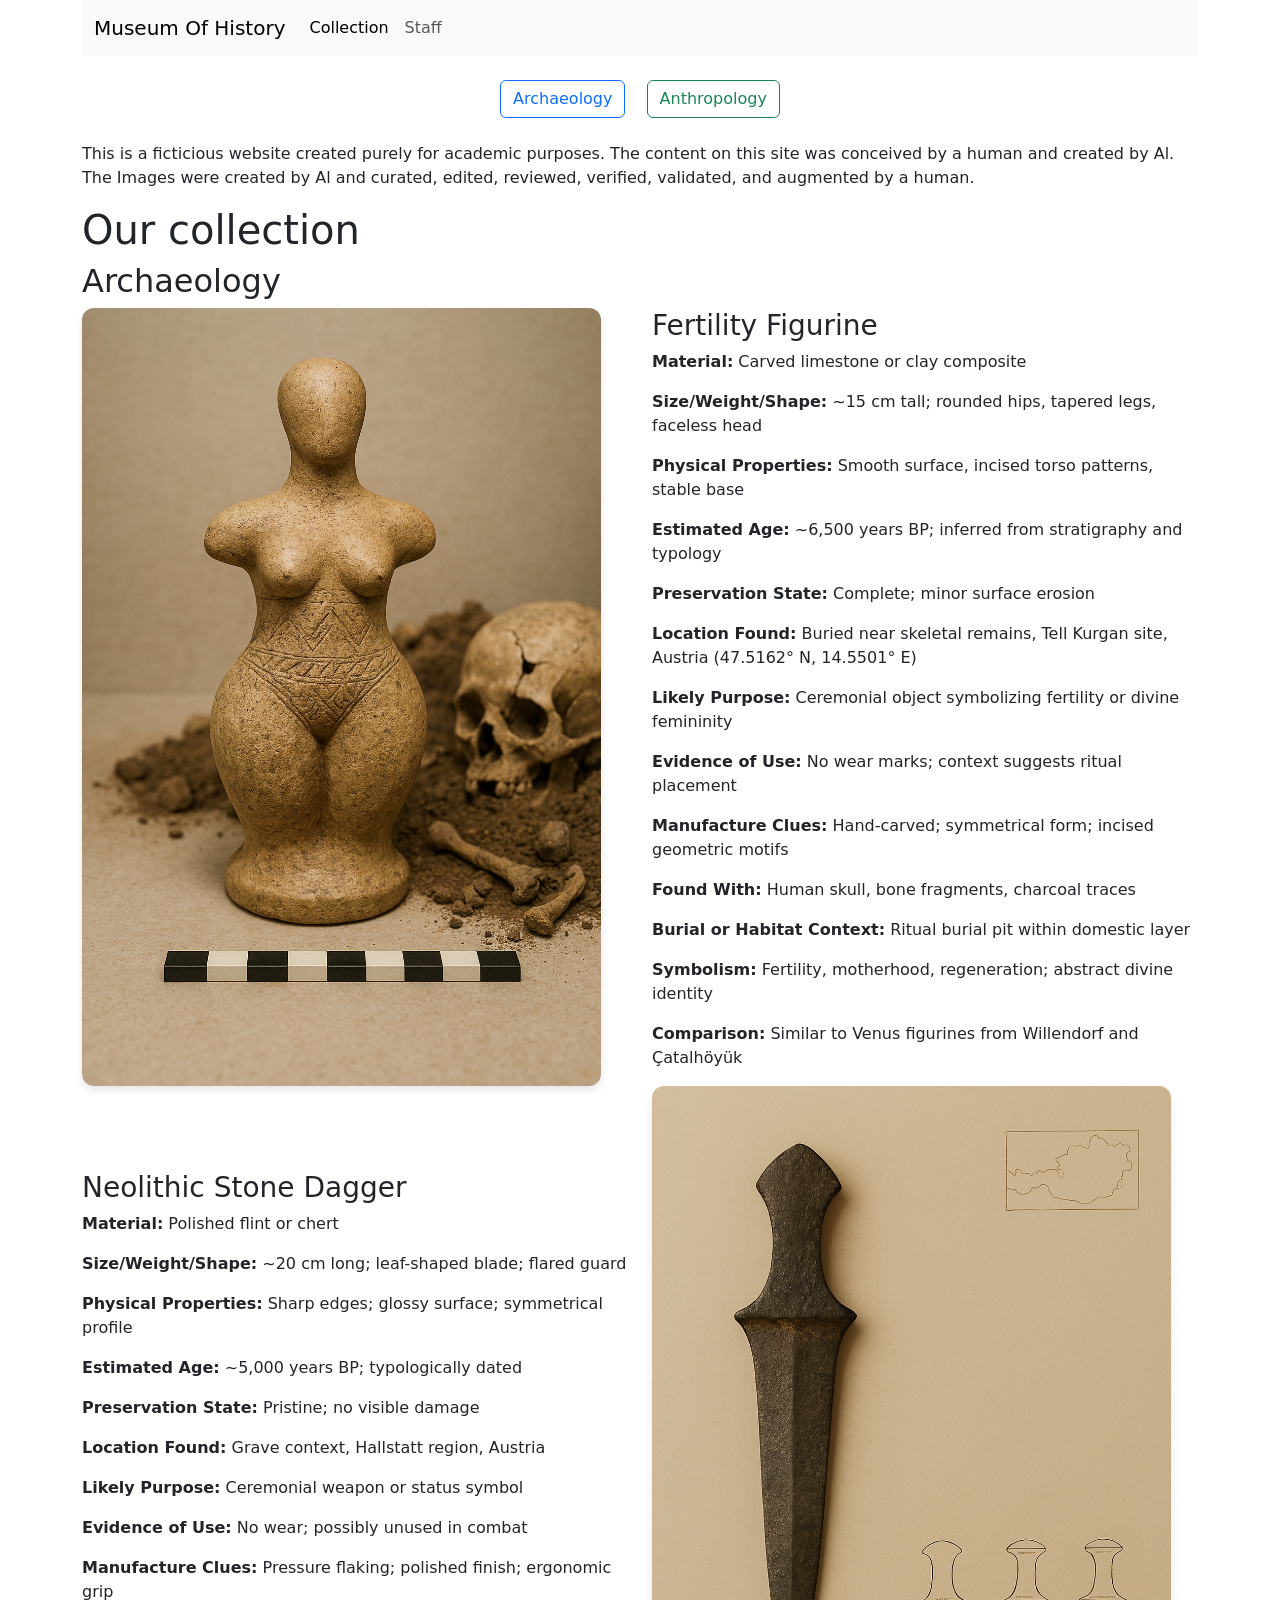
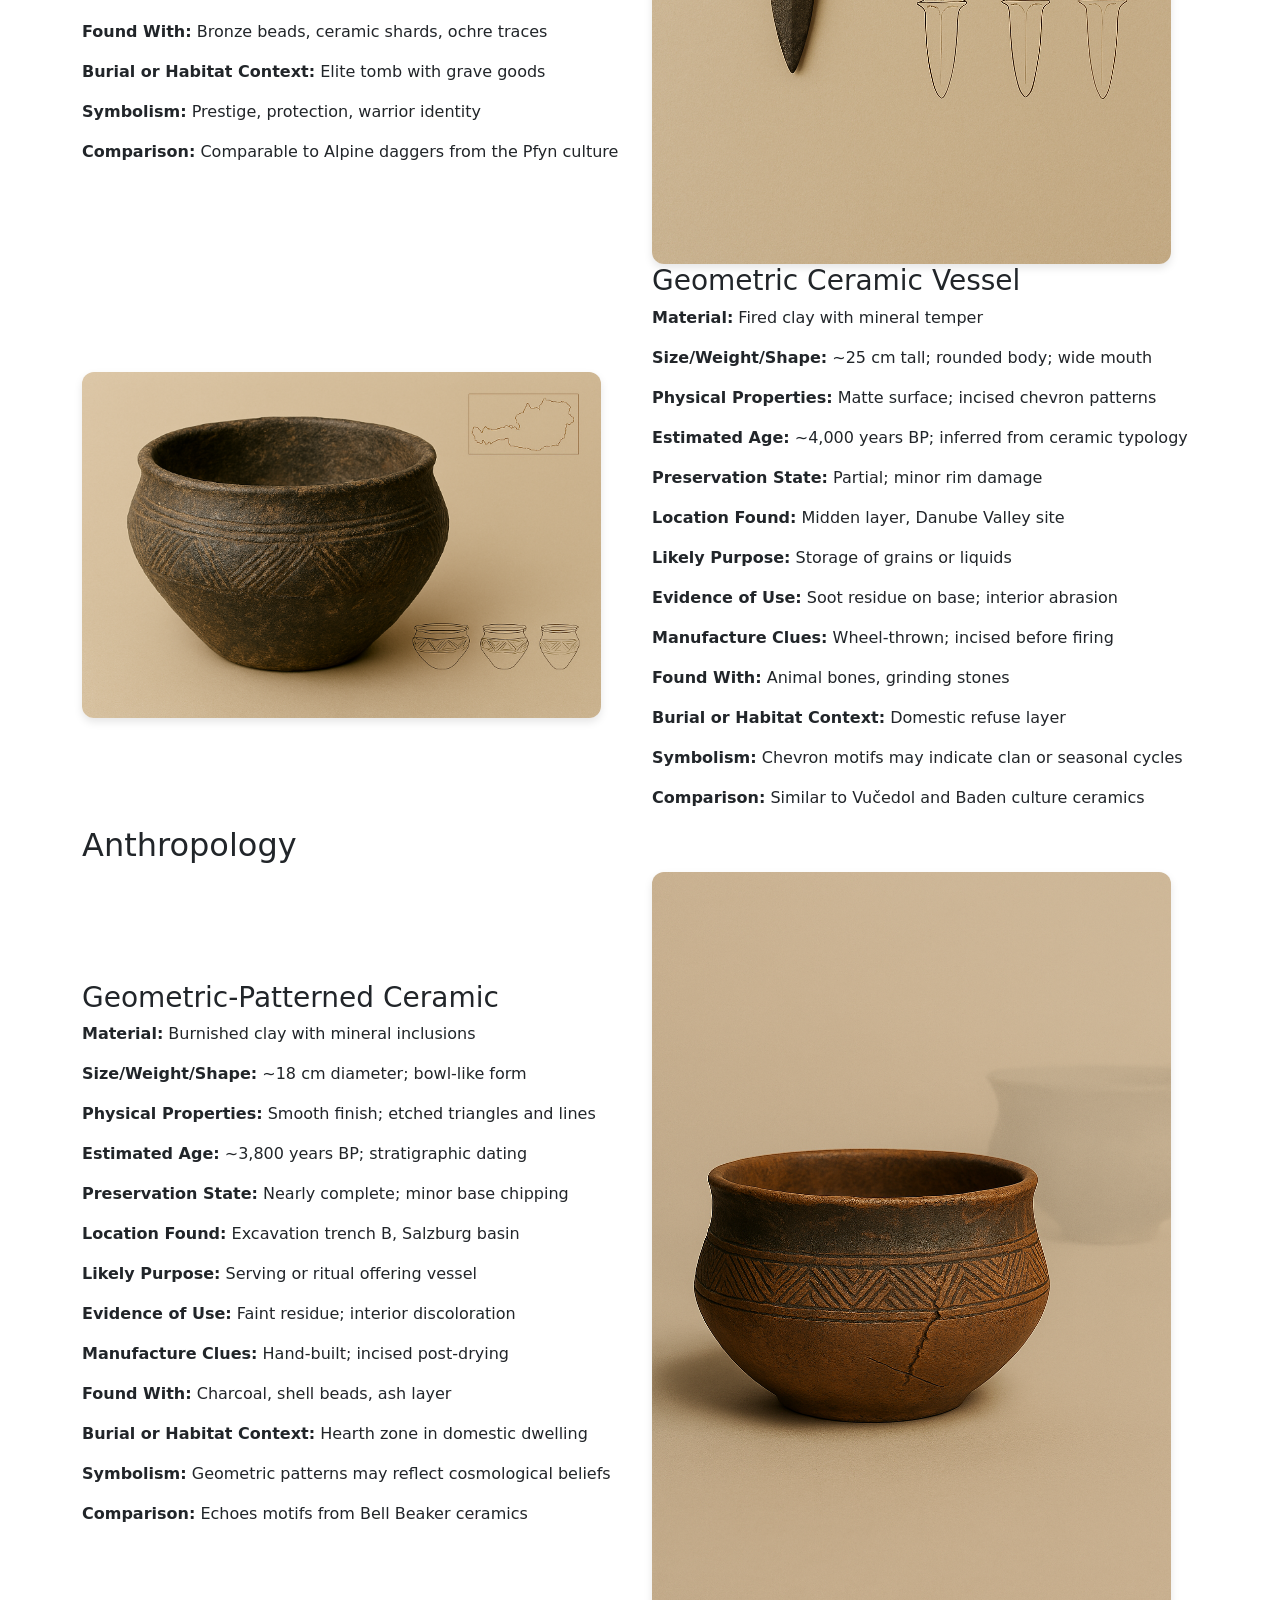
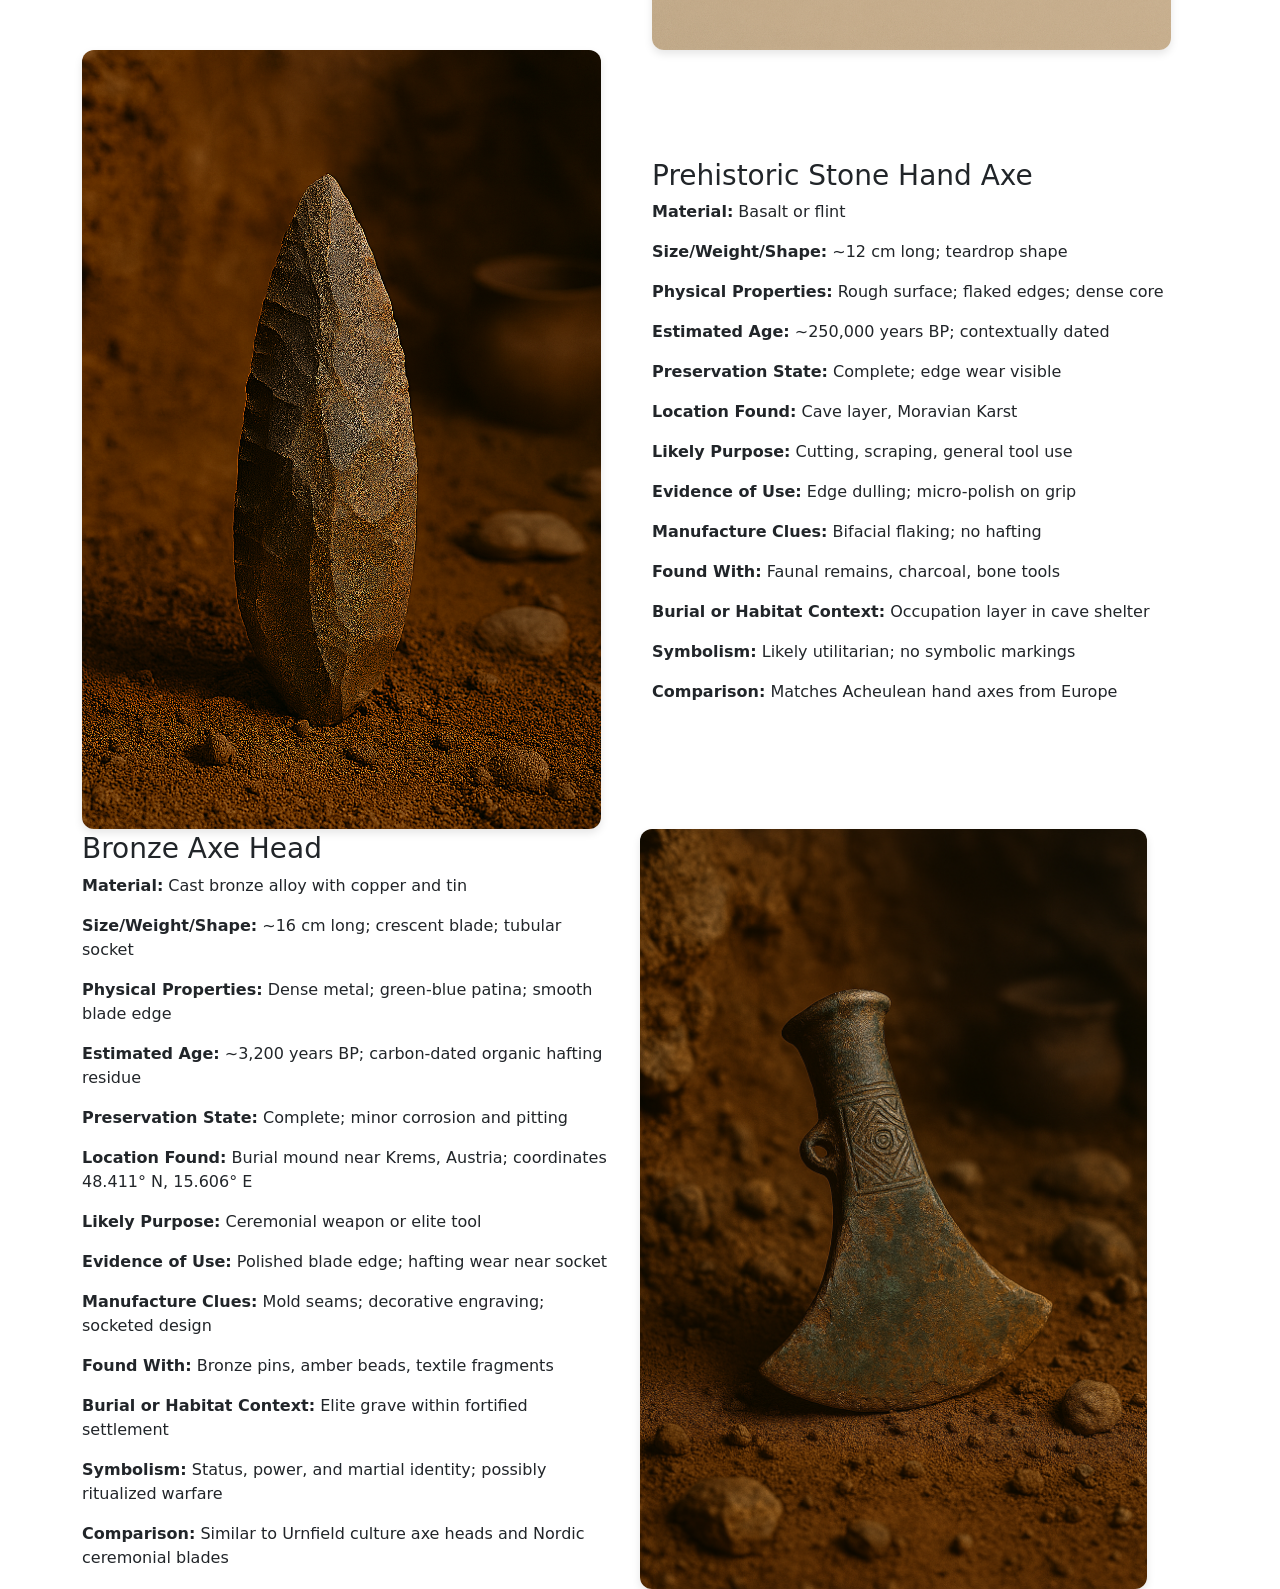
==== collections.html @ 14341c19 "Adding collections" ====
<!DOCTYPE html>
<html lang="en">
<head>
  <meta charset="UTF-8">
  <title>Museum Personas</title>
  <link href="https://cdn.jsdelivr.net/npm/bootstrap@5.3.7/dist/css/bootstrap.min.css" rel="stylesheet">
  <style>
    .photo-img {
      max-width: 95%;
      border-radius: 12px;
      box-shadow: 0 4px 8px rgba(0,0,0,0.1);
    }
  </style>
  
</head>
<body>

<div class="container">
  <nav class="navbar navbar-expand-lg navbar-light bg-light mb-4">
  <div class="container-fluid">
    <a class="navbar-brand" href="#">Museum Of History</a>
    <button class="navbar-toggler" type="button" data-bs-toggle="collapse" data-bs-target="#museumNavbar" aria-controls="museumNavbar" aria-expanded="false" aria-label="Toggle navigation">
      <span class="navbar-toggler-icon"></span>
    </button>
    
    <div class="collapse navbar-collapse" id="museumNavbar">
      <ul class="navbar-nav me-auto mb-2 mb-lg-0">
        <li class="nav-item">
          <a class="nav-link active" href="./collections.html">Collection</a>
        </li>
        <li class="nav-item">
          <a class="nav-link" href="./personas.html">Staff</a>
        </li>
      </ul>
    </div>
  </div>
</nav>
<div class="text-center mb-4">
  <a href="#archaeology" class="btn btn-outline-primary mx-2">Archaeology</a>
  <a href="#anthropology" class="btn btn-outline-success mx-2">Anthropology</a>
</div>

<div class="row align-items-center">
    <div class="col-md-12">
        <p>This is a ficticious website created purely for academic purposes. The content on this site was conceived by a human and created by Al. The Images were created by Al and curated, edited, reviewed, verified, validated, and augmented by a human.</p>
    </div>
  </div>


  <h1 class="section-title"> Our collection</h1>

 <h2 class="section-title" id="archaeology"> Archaeology</h2>

<!-- Fertility Figurine -->
<div class="row bio-section align-items-center">
  <div class="col-md-6">
    <img src="images/collections/fertility-figurine.png" alt="Fertility Figurine" class="photo-img">
  </div>
  <div class="col-md-6">
    <div class="bio-card">
      <h3>Fertility Figurine</h3>
      <p><strong>Material:</strong> Carved limestone or clay composite</p>
      <p><strong>Size/Weight/Shape:</strong> ~15 cm tall; rounded hips, tapered legs, faceless head</p>
      <p><strong>Physical Properties:</strong> Smooth surface, incised torso patterns, stable base</p>
      <p><strong>Estimated Age:</strong> ~6,500 years BP; inferred from stratigraphy and typology</p>
      <p><strong>Preservation State:</strong> Complete; minor surface erosion</p>
      <p><strong>Location Found:</strong> Buried near skeletal remains, Tell Kurgan site, Austria (47.5162° N, 14.5501° E)</p>
      <p><strong>Likely Purpose:</strong> Ceremonial object symbolizing fertility or divine femininity</p>
      <p><strong>Evidence of Use:</strong> No wear marks; context suggests ritual placement</p>
      <p><strong>Manufacture Clues:</strong> Hand-carved; symmetrical form; incised geometric motifs</p>
      <p><strong>Found With:</strong> Human skull, bone fragments, charcoal traces</p>
      <p><strong>Burial or Habitat Context:</strong> Ritual burial pit within domestic layer</p>
      <p><strong>Symbolism:</strong> Fertility, motherhood, regeneration; abstract divine identity</p>
      <p><strong>Comparison:</strong> Similar to Venus figurines from Willendorf and Çatalhöyük</p>
    </div>
  </div>
</div>

<!-- Neolithic Stone Dagger -->
<div class="row bio-section align-items-center flex-md-row-reverse">
  <div class="col-md-6">
    <img src="images/collections/stone-dagger.png" alt="Neolithic Stone Dagger" class="photo-img">
  </div>
  <div class="col-md-6">
    <div class="bio-card">
      <h3>Neolithic Stone Dagger</h3>
      <p><strong>Material:</strong> Polished flint or chert</p>
      <p><strong>Size/Weight/Shape:</strong> ~20 cm long; leaf-shaped blade; flared guard</p>
      <p><strong>Physical Properties:</strong> Sharp edges; glossy surface; symmetrical profile</p>
      <p><strong>Estimated Age:</strong> ~5,000 years BP; typologically dated</p>
      <p><strong>Preservation State:</strong> Pristine; no visible damage</p>
      <p><strong>Location Found:</strong> Grave context, Hallstatt region, Austria</p>
      <p><strong>Likely Purpose:</strong> Ceremonial weapon or status symbol</p>
      <p><strong>Evidence of Use:</strong> No wear; possibly unused in combat</p>
      <p><strong>Manufacture Clues:</strong> Pressure flaking; polished finish; ergonomic grip</p>
      <p><strong>Found With:</strong> Bronze beads, ceramic shards, ochre traces</p>
      <p><strong>Burial or Habitat Context:</strong> Elite tomb with grave goods</p>
      <p><strong>Symbolism:</strong> Prestige, protection, warrior identity</p>
      <p><strong>Comparison:</strong> Comparable to Alpine daggers from the Pfyn culture</p>
    </div>
  </div>
</div>

<!-- Geometric Ceramic Vessel -->
<div class="row bio-section align-items-center">
  <div class="col-md-6">
    <img src="images/collections/ceramic-vessel.png" alt="Geometric Ceramic Vessel" class="photo-img">
  </div>
  <div class="col-md-6">
    <div class="bio-card">
      <h3>Geometric Ceramic Vessel</h3>
      <p><strong>Material:</strong> Fired clay with mineral temper</p>
      <p><strong>Size/Weight/Shape:</strong> ~25 cm tall; rounded body; wide mouth</p>
      <p><strong>Physical Properties:</strong> Matte surface; incised chevron patterns</p>
      <p><strong>Estimated Age:</strong> ~4,000 years BP; inferred from ceramic typology</p>
      <p><strong>Preservation State:</strong> Partial; minor rim damage</p>
      <p><strong>Location Found:</strong> Midden layer, Danube Valley site</p>
      <p><strong>Likely Purpose:</strong> Storage of grains or liquids</p>
      <p><strong>Evidence of Use:</strong> Soot residue on base; interior abrasion</p>
      <p><strong>Manufacture Clues:</strong> Wheel-thrown; incised before firing</p>
      <p><strong>Found With:</strong> Animal bones, grinding stones</p>
      <p><strong>Burial or Habitat Context:</strong> Domestic refuse layer</p>
      <p><strong>Symbolism:</strong> Chevron motifs may indicate clan or seasonal cycles</p>
      <p><strong>Comparison:</strong> Similar to Vučedol and Baden culture ceramics</p>
    </div>
  </div>
</div>

<h2 class="section-title" id="anthropology"> Anthropology</h2>

<!-- Geometric-Patterned Ceramic -->
<div class="row bio-section align-items-center flex-md-row-reverse">
  <div class="col-md-6">
    <img src="images/collections/patterned-ceramic.png" alt="Geometric-Patterned Ceramic" class="photo-img">
  </div>
  <div class="col-md-6">
    <div class="bio-card">
      <h3>Geometric-Patterned Ceramic</h3>
      <p><strong>Material:</strong> Burnished clay with mineral inclusions</p>
      <p><strong>Size/Weight/Shape:</strong> ~18 cm diameter; bowl-like form</p>
      <p><strong>Physical Properties:</strong> Smooth finish; etched triangles and lines</p>
      <p><strong>Estimated Age:</strong> ~3,800 years BP; stratigraphic dating</p>
      <p><strong>Preservation State:</strong> Nearly complete; minor base chipping</p>
      <p><strong>Location Found:</strong> Excavation trench B, Salzburg basin</p>
      <p><strong>Likely Purpose:</strong> Serving or ritual offering vessel</p>
      <p><strong>Evidence of Use:</strong> Faint residue; interior discoloration</p>
      <p><strong>Manufacture Clues:</strong> Hand-built; incised post-drying</p>
      <p><strong>Found With:</strong> Charcoal, shell beads, ash layer</p>
      <p><strong>Burial or Habitat Context:</strong> Hearth zone in domestic dwelling</p>
      <p><strong>Symbolism:</strong> Geometric patterns may reflect cosmological beliefs</p>
      <p><strong>Comparison:</strong> Echoes motifs from Bell Beaker ceramics</p>
    </div>
  </div>
</div>

<!-- Prehistoric Stone Hand Axe -->
<div class="row bio-section align-items-center">
  <div class="col-md-6">
    <img src="images/collections/stone-hand-axe.png" alt="Prehistoric Stone Hand Axe" class="photo-img">
  </div>
  <div class="col-md-6">
    <div class="bio-card">
      <h3>Prehistoric Stone Hand Axe</h3>
      <p><strong>Material:</strong> Basalt or flint</p>
      <p><strong>Size/Weight/Shape:</strong> ~12 cm long; teardrop shape</p>
      <p><strong>Physical Properties:</strong> Rough surface; flaked edges; dense core</p>
      <p><strong>Estimated Age:</strong> ~250,000 years BP; contextually dated</p>
      <p><strong>Preservation State:</strong> Complete; edge wear visible</p>
      <p><strong>Location Found:</strong> Cave layer, Moravian Karst</p>
      <p><strong>Likely Purpose:</strong> Cutting, scraping, general tool use</p>
      <p><strong>Evidence of Use:</strong> Edge dulling; micro-polish on grip</p>
      <p><strong>Manufacture Clues:</strong> Bifacial flaking; no hafting</p>
      <p><strong>Found With:</strong> Faunal remains, charcoal, bone tools</p>
      <p><strong>Burial or Habitat Context:</strong> Occupation layer in cave shelter</p>
      <p><strong>Symbolism:</strong> Likely utilitarian; no symbolic markings</p>
      <p><strong>Comparison:</strong> Matches Acheulean hand axes from Europe</p>
    </div>
  </div>

  <!-- Bronze Axe Head -->
<div class="row bio-section align-items-center flex-md-row-reverse">
  <div class="col-md-6">
    <img src="images/collections/bronze-axe-head.png" alt="Bronze Axe Head" class="photo-img">
  </div>
  <div class="col-md-6">
    <div class="bio-card">
      <h3>Bronze Axe Head</h3>
      <p><strong>Material:</strong> Cast bronze alloy with copper and tin</p>
      <p><strong>Size/Weight/Shape:</strong> ~16 cm long; crescent blade; tubular socket</p>
      <p><strong>Physical Properties:</strong> Dense metal; green-blue patina; smooth blade edge</p>
      <p><strong>Estimated Age:</strong> ~3,200 years BP; carbon-dated organic hafting residue</p>
      <p><strong>Preservation State:</strong> Complete; minor corrosion and pitting</p>
      <p><strong>Location Found:</strong> Burial mound near Krems, Austria; coordinates 48.411° N, 15.606° E</p>
      <p><strong>Likely Purpose:</strong> Ceremonial weapon or elite tool</p>
      <p><strong>Evidence of Use:</strong> Polished blade edge; hafting wear near socket</p>
      <p><strong>Manufacture Clues:</strong> Mold seams; decorative engraving; socketed design</p>
      <p><strong>Found With:</strong> Bronze pins, amber beads, textile fragments</p>
      <p><strong>Burial or Habitat Context:</strong> Elite grave within fortified settlement</p>
      <p><strong>Symbolism:</strong> Status, power, and martial identity; possibly ritualized warfare</p>
      <p><strong>Comparison:</strong> Similar to Urnfield culture axe heads and Nordic ceremonial blades</p>
    </div>
  </div>
</div>
</div>
</body>
</html>
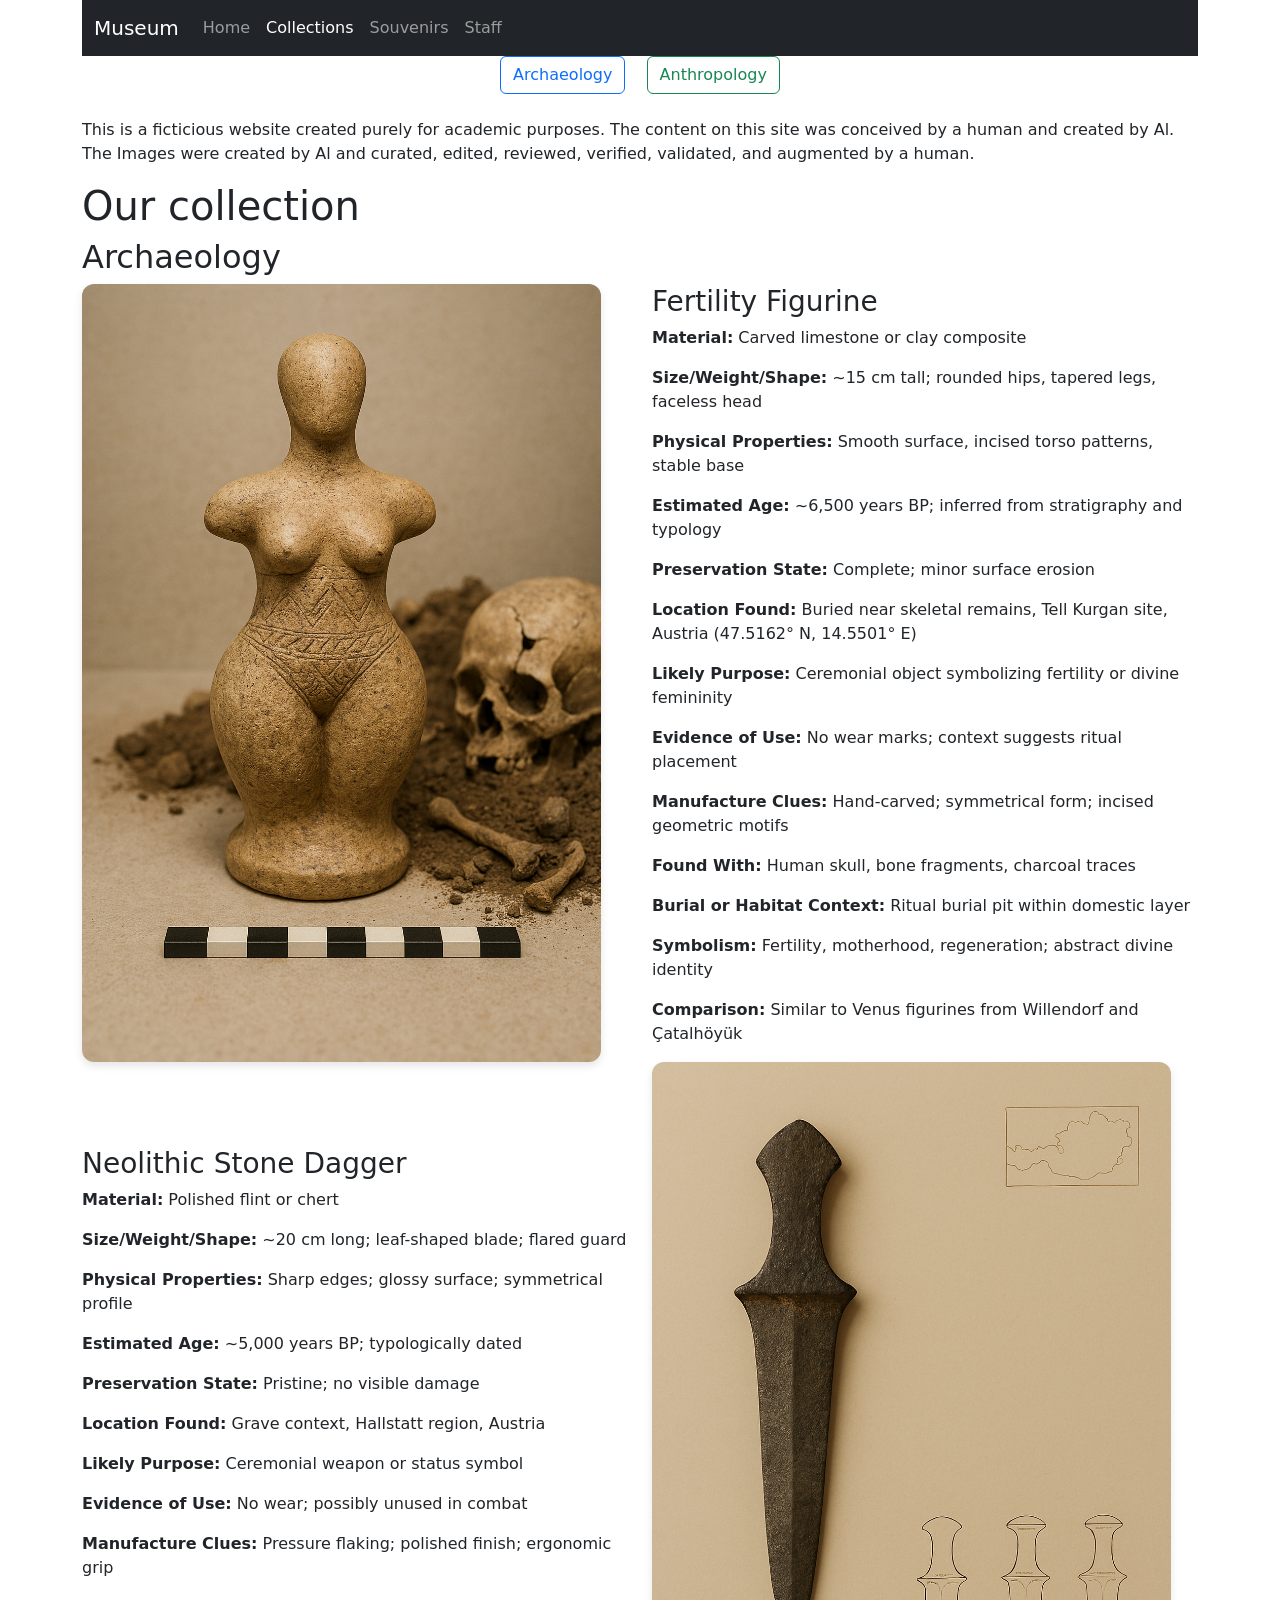
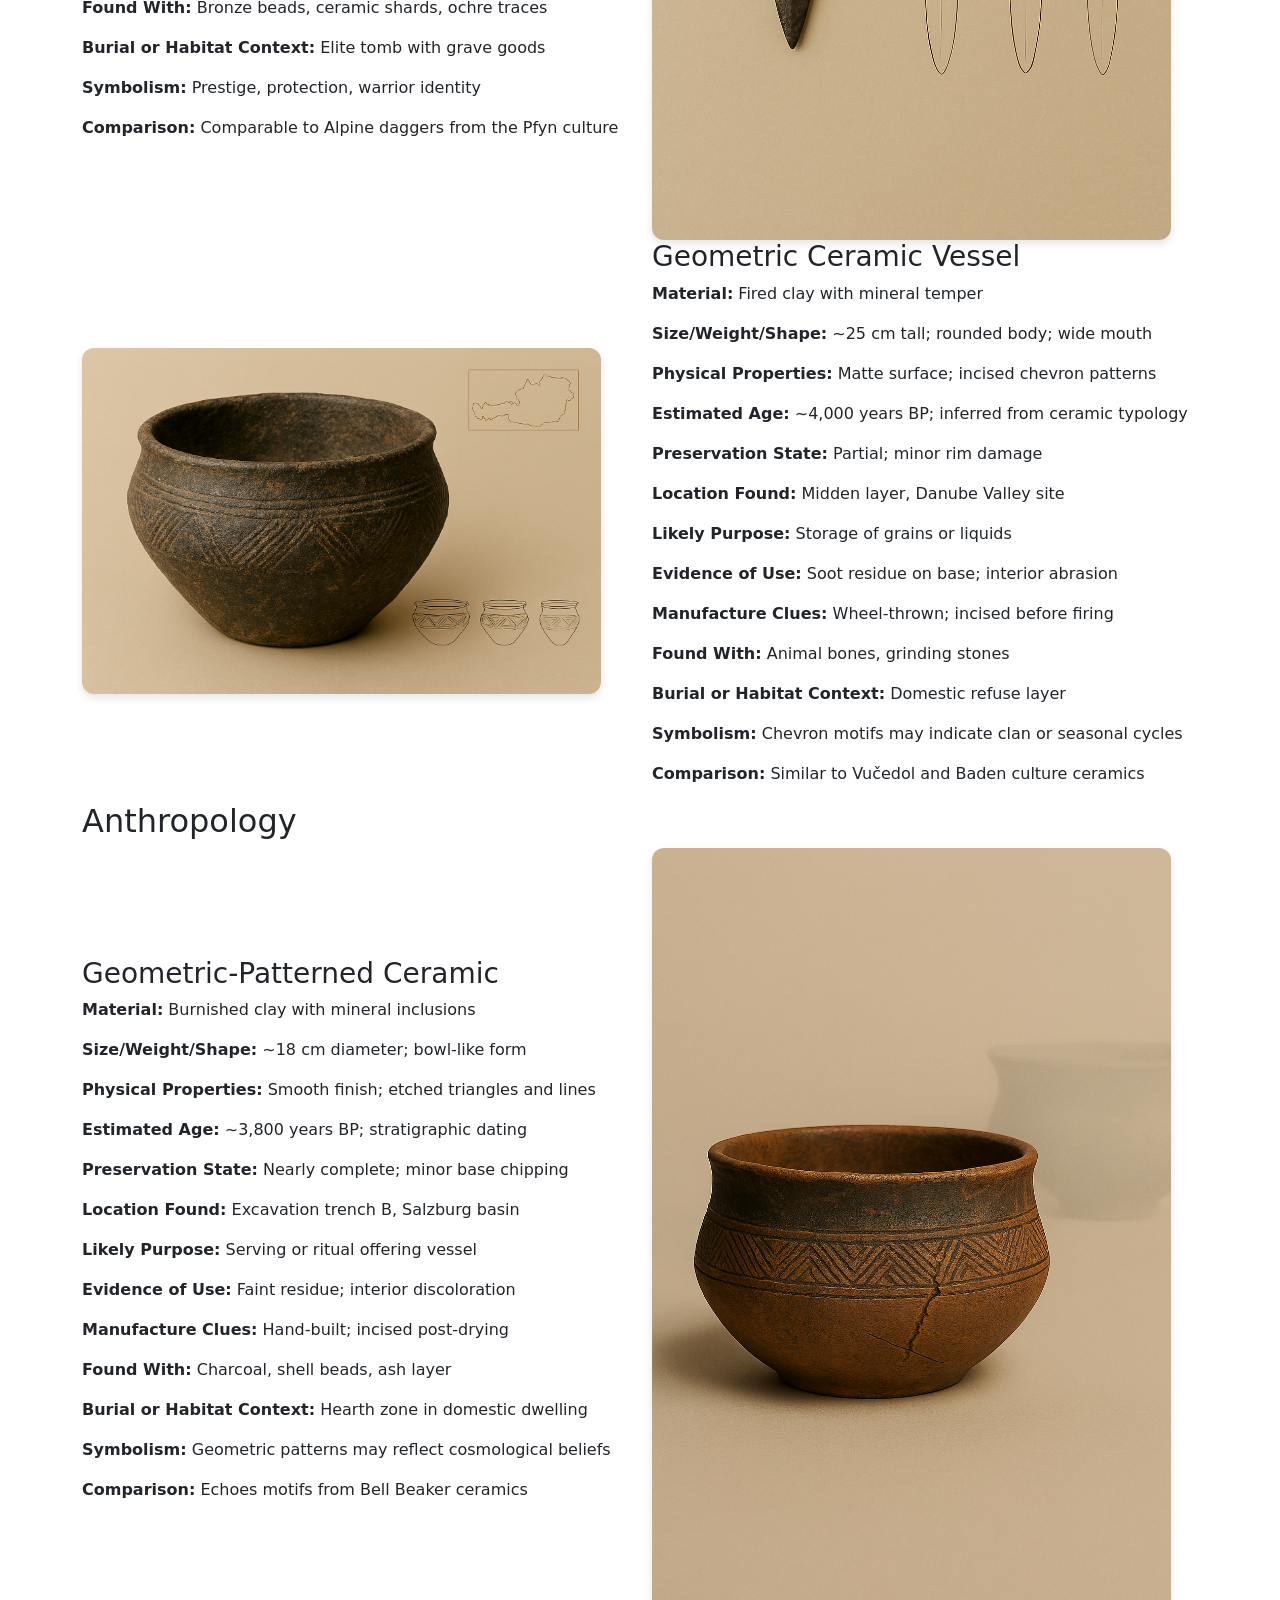
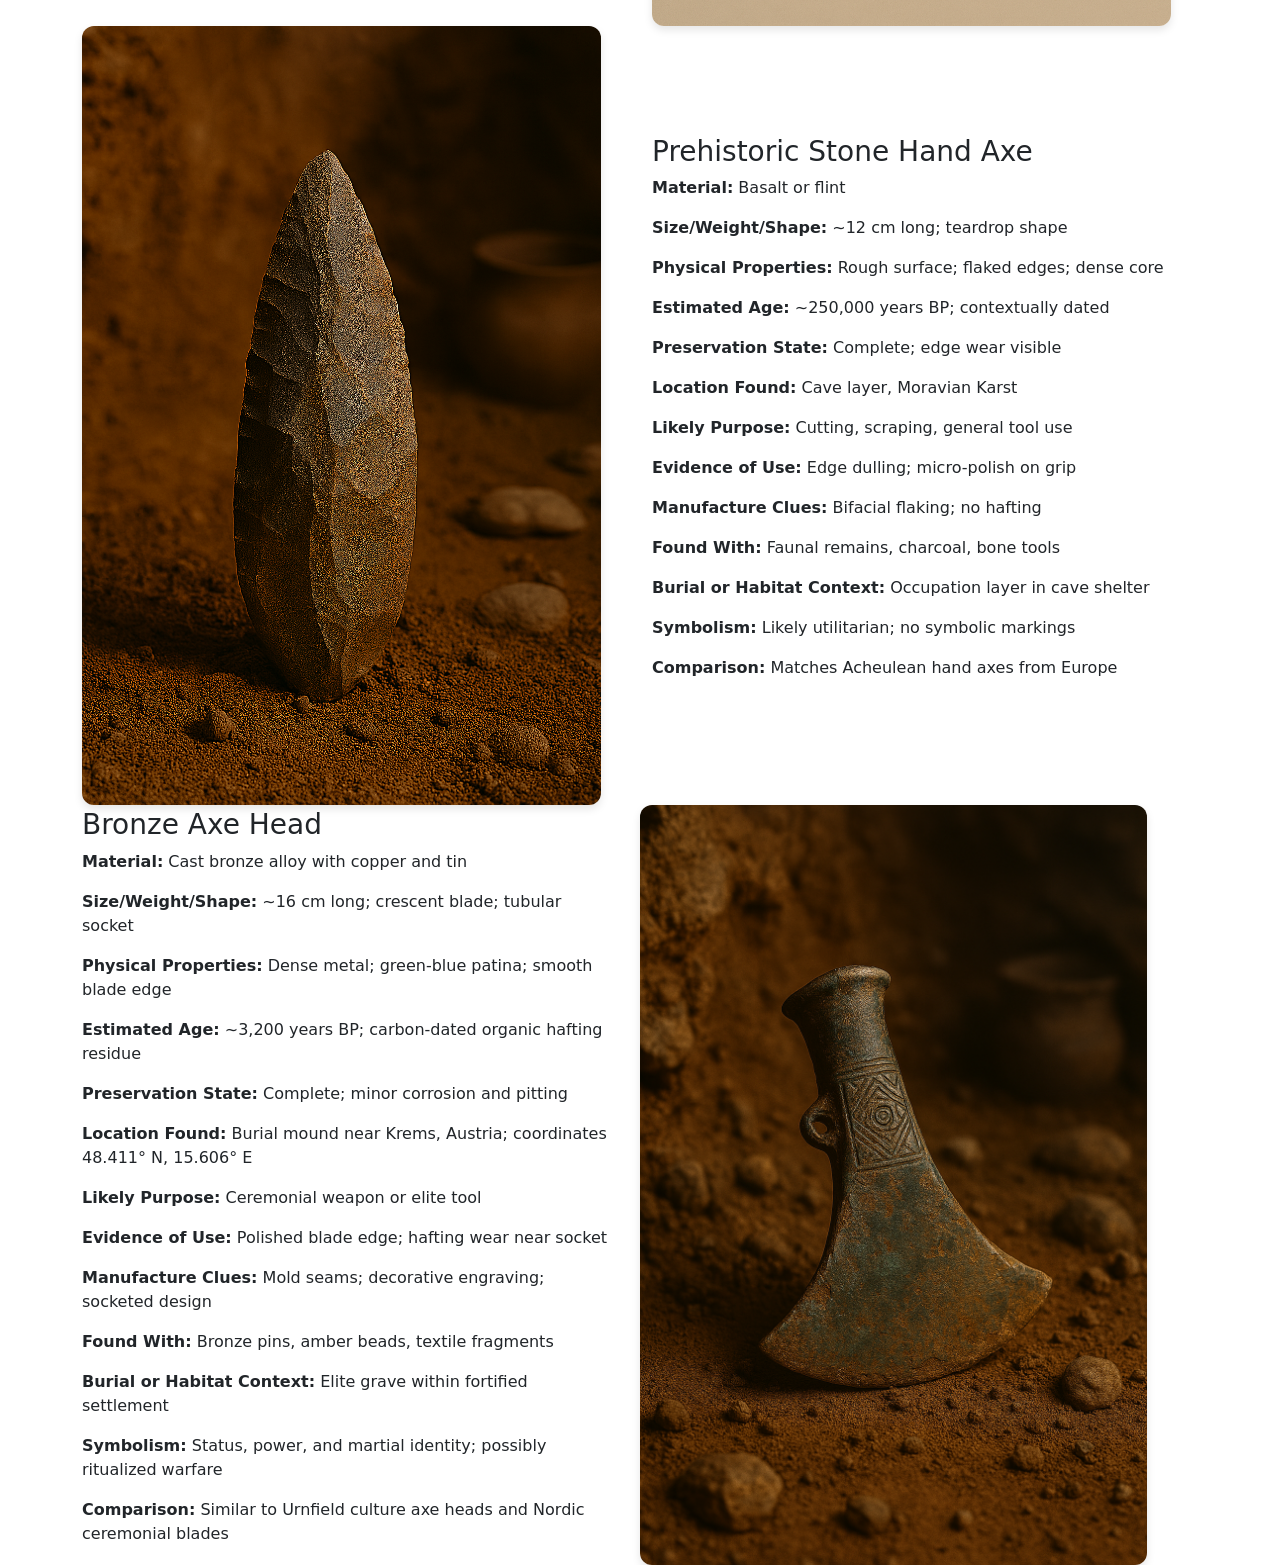
==== commit cfb4a479: "added souvenirs and menu" ====
--- a/collections.html
+++ b/collections.html
@@ -16,25 +16,20 @@
 <body>
 
 <div class="container">
-  <nav class="navbar navbar-expand-lg navbar-light bg-light mb-4">
-  <div class="container-fluid">
-    <a class="navbar-brand" href="#">Museum Of History</a>
-    <button class="navbar-toggler" type="button" data-bs-toggle="collapse" data-bs-target="#museumNavbar" aria-controls="museumNavbar" aria-expanded="false" aria-label="Toggle navigation">
-      <span class="navbar-toggler-icon"></span>
-    </button>
-    
-    <div class="collapse navbar-collapse" id="museumNavbar">
-      <ul class="navbar-nav me-auto mb-2 mb-lg-0">
-        <li class="nav-item">
-          <a class="nav-link active" href="./collections.html">Collection</a>
-        </li>
-        <li class="nav-item">
-          <a class="nav-link" href="./personas.html">Staff</a>
-        </li>
-      </ul>
-    </div>
-  </div>
-</nav>
+ <!-- Navigation -->
+  <nav class="navbar navbar-expand-lg navbar-dark bg-dark">
+    <div class="container-fluid">
+      <a class="navbar-brand" href="#">Museum</a>
+      <div class="collapse navbar-collapse">
+        <ul class="navbar-nav me-auto mb-2 mb-lg-0">
+          <li class="nav-item"><a class="nav-link" href="index.html">Home</a></li>
+          <li class="nav-item"><a class="nav-link active" href="collections.html">Collections</a></li>
+          <li class="nav-item"><a class="nav-link" href="souvenirs.html">Souvenirs</a></li>
+          <li class="nav-item"><a class="nav-link" href="personas.html">Staff</a></li>
+        </ul>
+      </div>
+    </div>
+  </nav>
 <div class="text-center mb-4">
   <a href="#archaeology" class="btn btn-outline-primary mx-2">Archaeology</a>
   <a href="#anthropology" class="btn btn-outline-success mx-2">Anthropology</a>
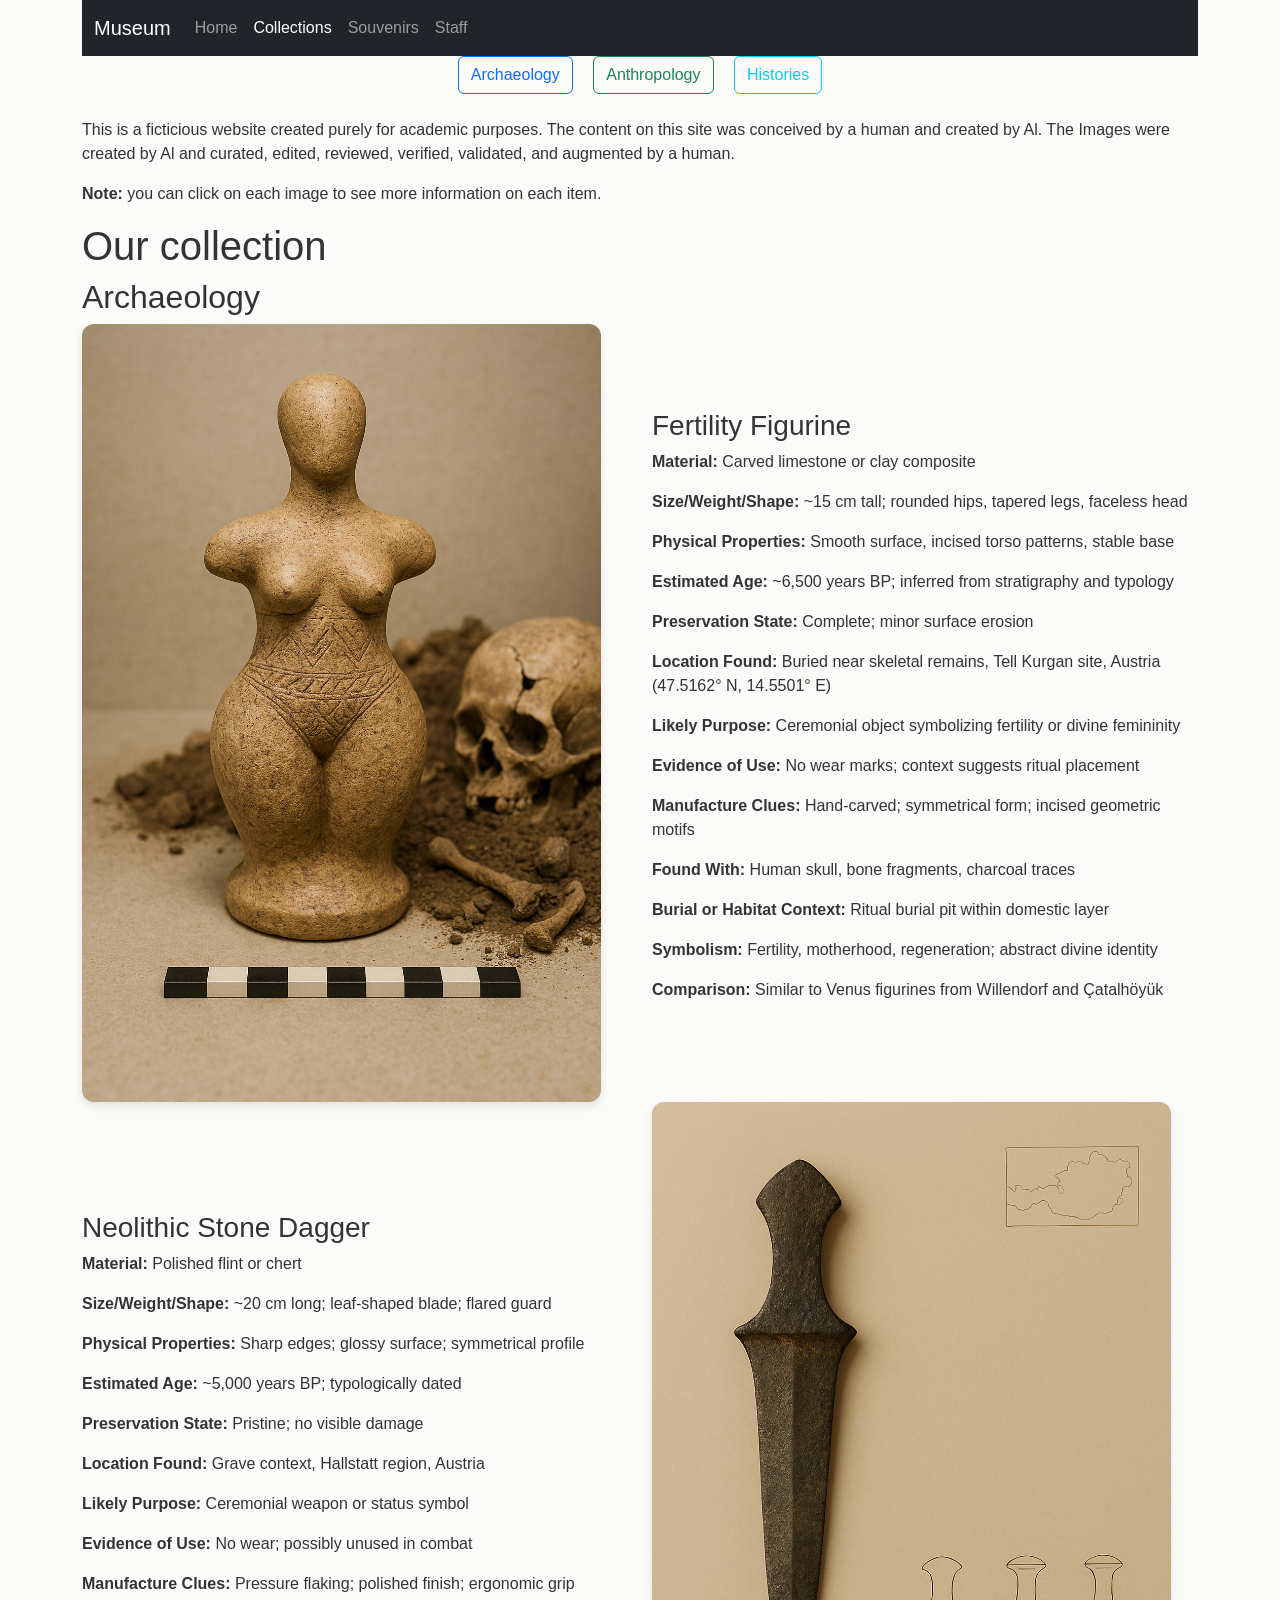
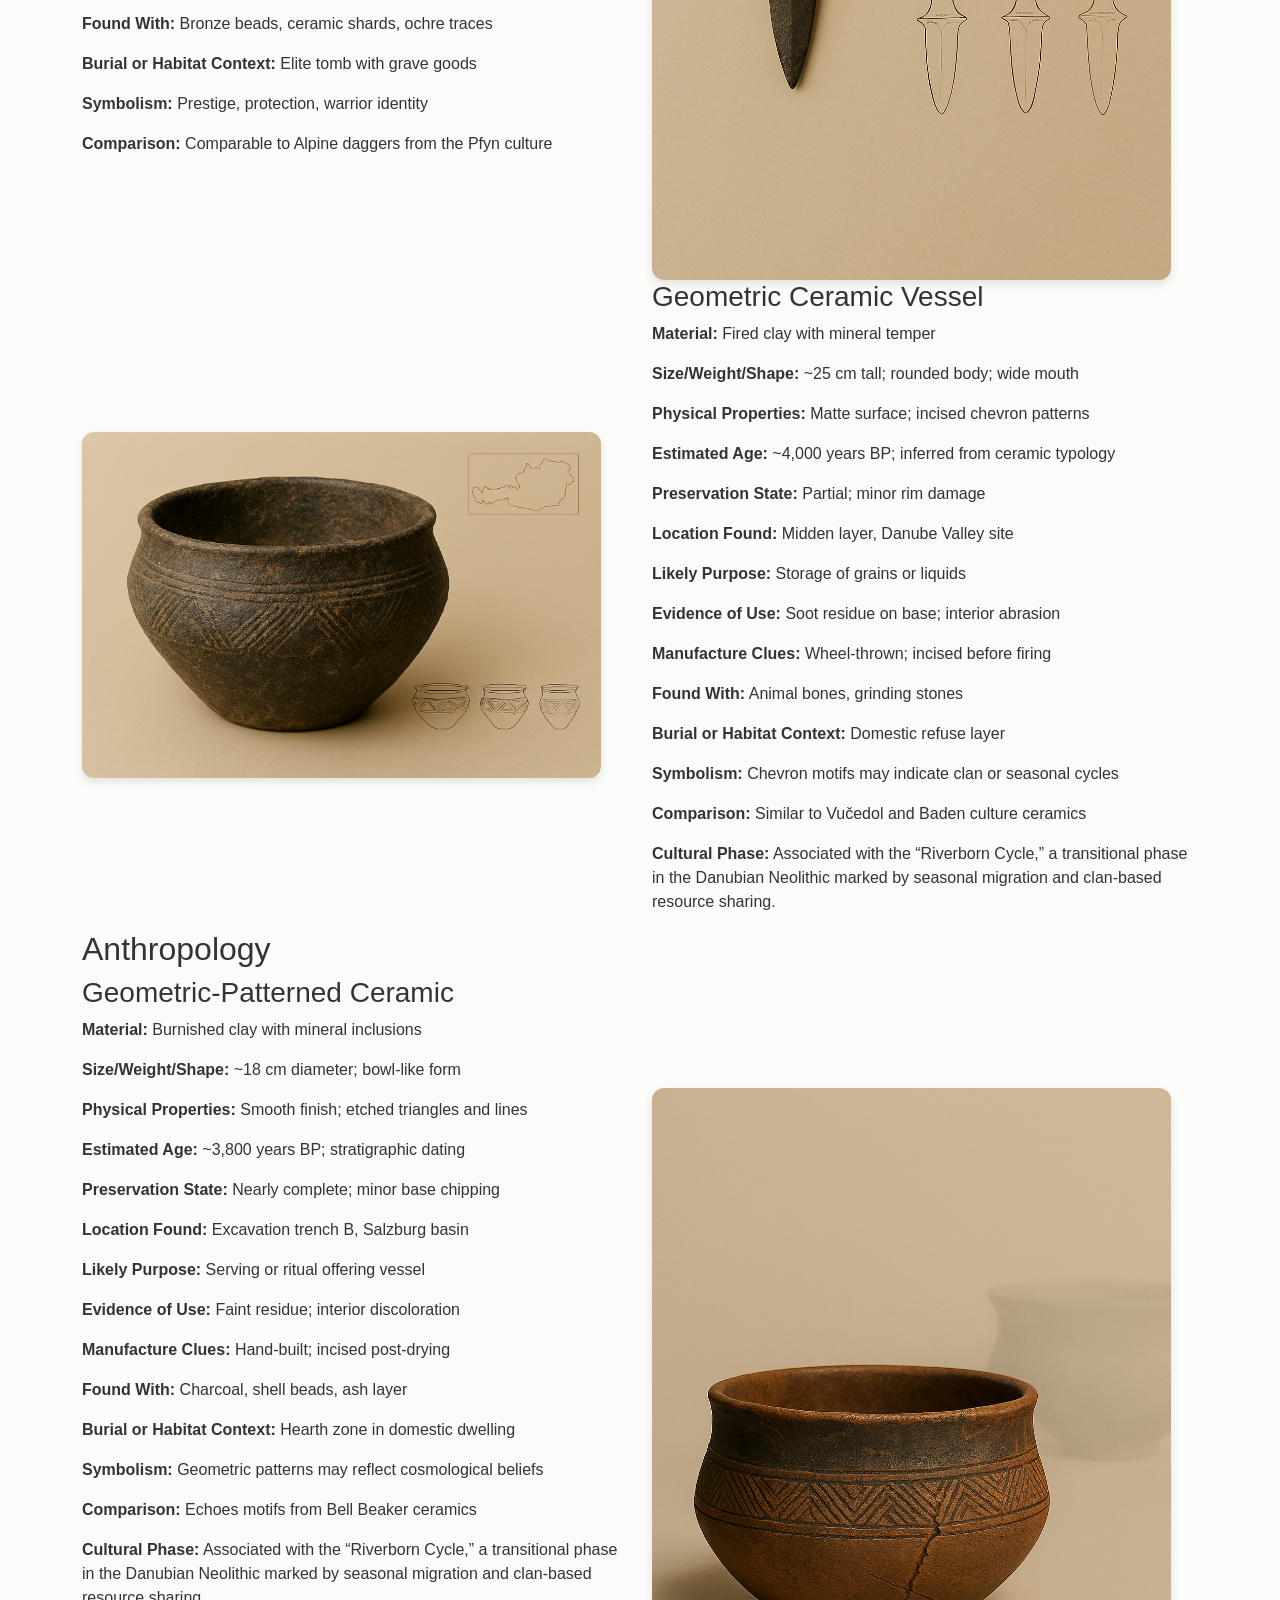
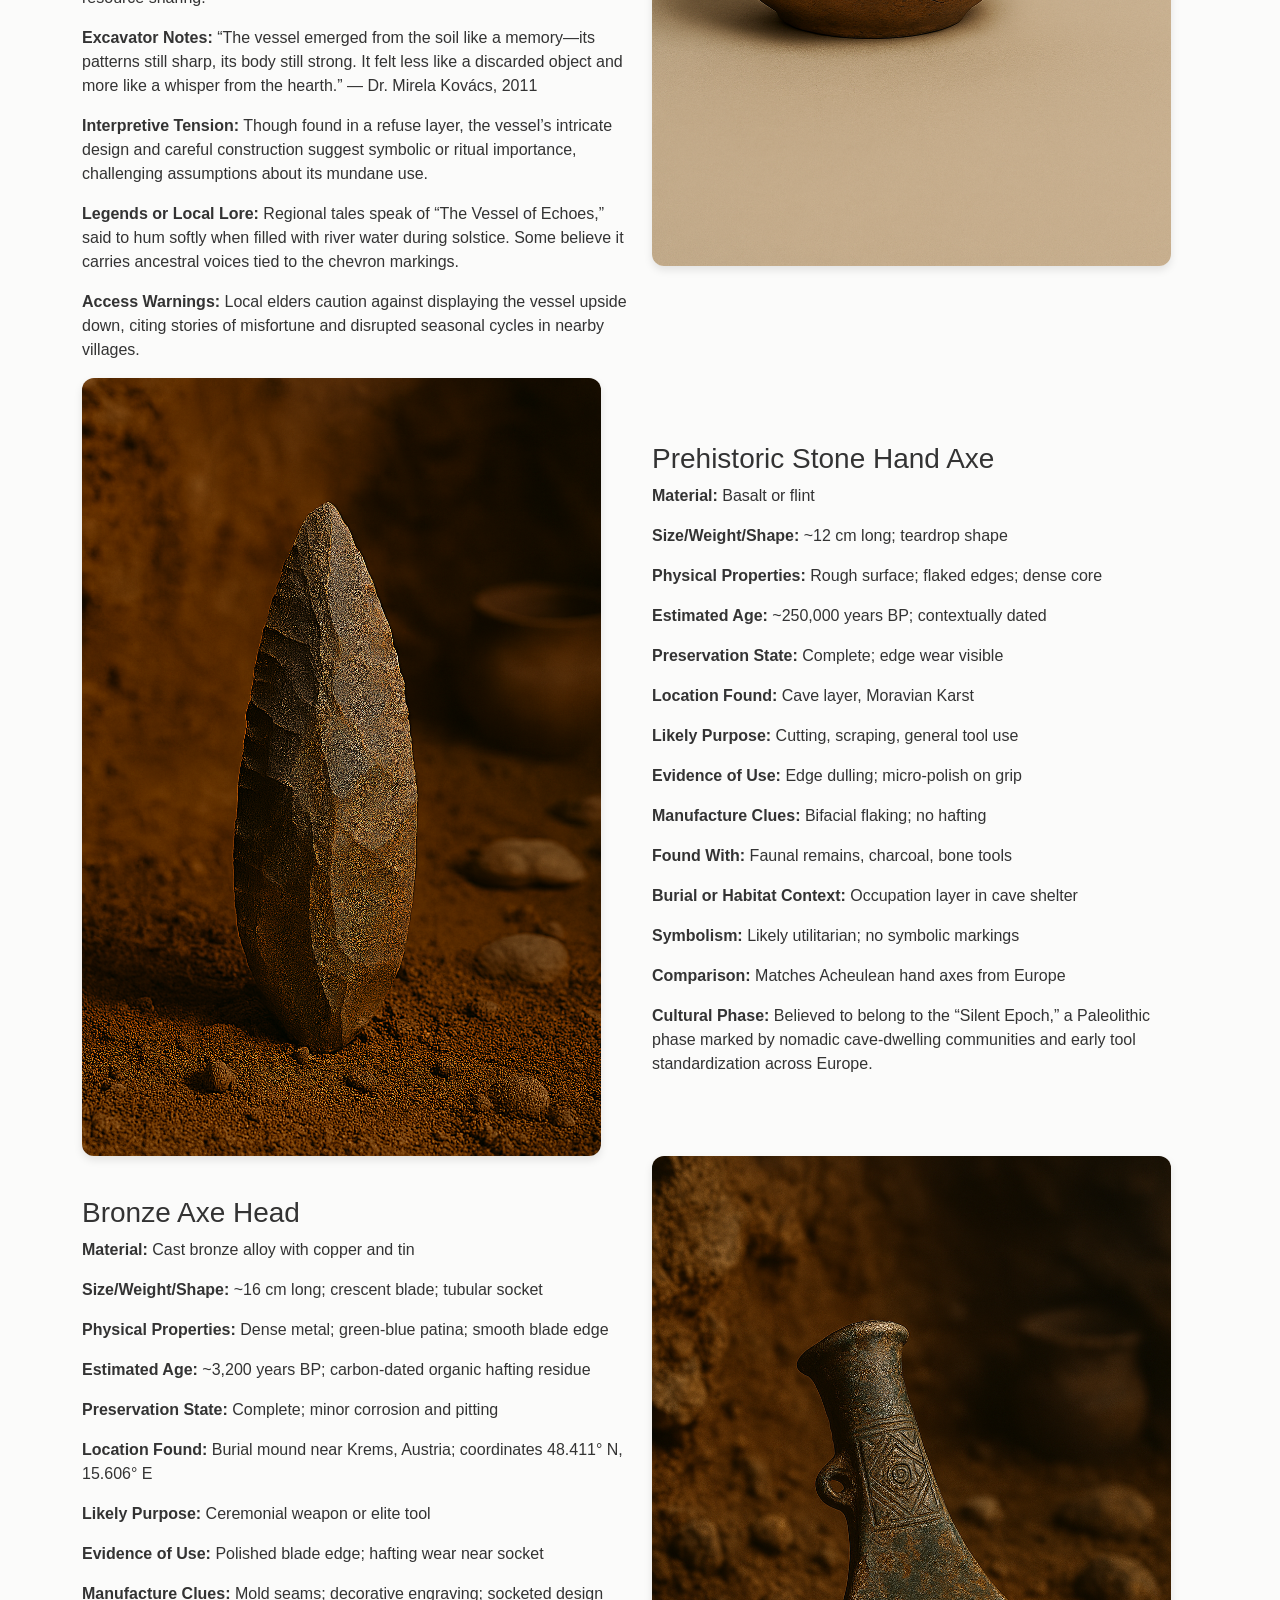
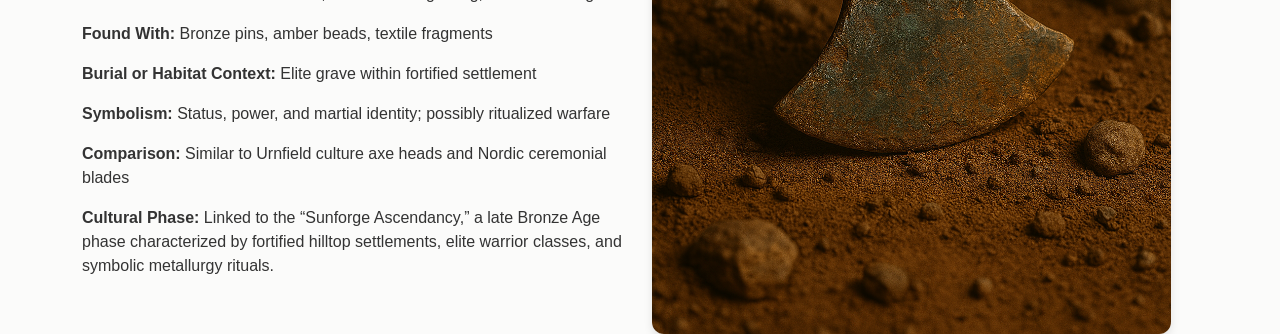
==== commit 9dc31f67: "collection update" ====
--- a/collections.html
+++ b/collections.html
@@ -1,202 +1,437 @@
 <!DOCTYPE html>
 <html lang="en">
+
 <head>
   <meta charset="UTF-8">
   <title>Museum Personas</title>
   <link href="https://cdn.jsdelivr.net/npm/bootstrap@5.3.7/dist/css/bootstrap.min.css" rel="stylesheet">
-  <style>
-    .photo-img {
-      max-width: 95%;
-      border-radius: 12px;
-      box-shadow: 0 4px 8px rgba(0,0,0,0.1);
+  <link href="styles.css" rel="stylesheet">
+ 
+
+</head>
+
+<body>
+
+  <div class="container">
+    <!-- Navigation -->
+    <nav class="navbar navbar-expand-lg navbar-dark bg-dark">
+      <div class="container-fluid">
+        <a class="navbar-brand" href="#">Museum</a>
+        <div class="collapse navbar-collapse">
+          <ul class="navbar-nav me-auto mb-2 mb-lg-0">
+            <li class="nav-item"><a class="nav-link" href="index.html">Home</a></li>
+            <li class="nav-item"><a class="nav-link active" href="collections.html">Collections</a></li>
+            <li class="nav-item"><a class="nav-link" href="souvenirs.html">Souvenirs</a></li>
+            <li class="nav-item"><a class="nav-link" href="personas.html">Staff</a></li>
+          </ul>
+        </div>
+      </div>
+    </nav>
+    <div class="text-center mb-4">
+      <a href="#archaeology" class="btn btn-outline-primary mx-2">Archaeology</a>
+      <a href="#anthropology" class="btn btn-outline-success mx-2">Anthropology</a>
+      <a id="histories" onclick="toggleHistories()" class="btn btn-outline-info mx-2">Histories</a>
+    </div>
+
+    <div class="row align-items-center">
+      <div class="col-md-12">
+        <p>This is a ficticious website created purely for academic purposes. The content on this site was conceived by
+          a human and created by Al. The Images were created by Al and curated, edited, reviewed, verified, validated,
+          and augmented by a human.</p>
+          <p><strong>Note:</strong> you can click on each image to see more information on each item.</p>
+      </div>
+    </div>
+
+
+    <h1 class="section-title"> Our collection</h1>
+
+    <h2 class="section-title" id="archaeology"> Archaeology</h2>
+
+    <!-- Fertility Figurine -->
+    <div class="row bio-section align-items-center" id="fertility-figurine">
+      <div class="col-md-6">
+        <img src="images/collections/fertility-figurine.png" onclick="openPopup('fertility-figurine')"
+          alt="Fertility Figurine" class="photo-img">
+      </div>
+      <div class="col-md-6">
+        <div class="bio-card">
+          <h3>Fertility Figurine</h3>
+          <div class="facts">
+            <p><strong>Material:</strong> Carved limestone or clay composite</p>
+            <p><strong>Size/Weight/Shape:</strong> ~15 cm tall; rounded hips, tapered legs, faceless head</p>
+            <p><strong>Physical Properties:</strong> Smooth surface, incised torso patterns, stable base</p>
+            <p><strong>Estimated Age:</strong> ~6,500 years BP; inferred from stratigraphy and typology</p>
+            <p><strong>Preservation State:</strong> Complete; minor surface erosion</p>
+            <p><strong>Location Found:</strong> Buried near skeletal remains, Tell Kurgan site, Austria (47.5162° N,
+              14.5501° E)</p>
+            <p><strong>Likely Purpose:</strong> Ceremonial object symbolizing fertility or divine femininity</p>
+            <p><strong>Evidence of Use:</strong> No wear marks; context suggests ritual placement</p>
+            <p><strong>Manufacture Clues:</strong> Hand-carved; symmetrical form; incised geometric motifs</p>
+            <p><strong>Found With:</strong> Human skull, bone fragments, charcoal traces</p>
+            <p><strong>Burial or Habitat Context:</strong> Ritual burial pit within domestic layer</p>
+            <p><strong>Symbolism:</strong> Fertility, motherhood, regeneration; abstract divine identity</p>
+            <p><strong>Comparison:</strong> Similar to Venus figurines from Willendorf and Çatalhöyük</p>
+          </div>
+          <div class="cultural-phase hidden">
+            <p><strong>Cultural Phase:</strong> Believed to originate from the Late Neolithic “Kurganic Hearth” phase, a
+              transitional period marked by matrilineal clan structures and seasonal fertility rites.</p>
+          </div>
+
+          <div class="excavator-notes hidden">
+            <p><strong>Excavator Notes:</strong> “When I brushed away the soil and saw her silhouette emerge, I felt a
+              strange hush settle over the trench. It was as if the earth itself had been holding its breath.” — Dr.
+              Lena Voss, 1997</p>
+          </div>
+
+          <div class="interpretive-tension hidden">
+            <p><strong>Interpretive Tension:</strong> Though widely interpreted as a fertility icon, the absence of
+              facial features and presence of burial remains suggest possible funerary or ancestral significance,
+              complicating its symbolic role.</p>
+          </div>
+
+          <div class="local-lore hidden">
+            <p><strong>Legends or Local Lore:</strong> In nearby villages, elders speak of “The Earthmother of Kurgan,”
+              a stone woman who guards the bones of the forgotten and blesses the fields when honored with silence.</p>
+          </div>
+
+          <div class="access-warnings hidden">
+            <p><strong>Access Warnings:</strong> Some local traditions advise against touching the figurine directly,
+              citing ancestral taboos and stories of misfortune befalling those who disturb her resting place.</p>
+          </div>
+        </div>
+      </div>
+    </div>
+
+    <!-- Neolithic Stone Dagger -->
+    <div class="row bio-section align-items-center flex-md-row-reverse" id="stone-dagger">
+      <div class="col-md-6">
+        <img src="images/collections/stone-dagger.png" onclick="openPopup('stone-dagger')" alt="Neolithic Stone Dagger"
+          class="photo-img">
+      </div>
+      <div class="col-md-6">
+        <div class="bio-card">
+          <h3>Neolithic Stone Dagger</h3>
+          <div class="facts">
+            <p><strong>Material:</strong> Polished flint or chert</p>
+            <p><strong>Size/Weight/Shape:</strong> ~20 cm long; leaf-shaped blade; flared guard</p>
+            <p><strong>Physical Properties:</strong> Sharp edges; glossy surface; symmetrical profile</p>
+            <p><strong>Estimated Age:</strong> ~5,000 years BP; typologically dated</p>
+            <p><strong>Preservation State:</strong> Pristine; no visible damage</p>
+            <p><strong>Location Found:</strong> Grave context, Hallstatt region, Austria</p>
+            <p><strong>Likely Purpose:</strong> Ceremonial weapon or status symbol</p>
+            <p><strong>Evidence of Use:</strong> No wear; possibly unused in combat</p>
+            <p><strong>Manufacture Clues:</strong> Pressure flaking; polished finish; ergonomic grip</p>
+            <p><strong>Found With:</strong> Bronze beads, ceramic shards, ochre traces</p>
+            <p><strong>Burial or Habitat Context:</strong> Elite tomb with grave goods</p>
+            <p><strong>Symbolism:</strong> Prestige, protection, warrior identity</p>
+            <p><strong>Comparison:</strong> Comparable to Alpine daggers from the Pfyn culture</p>
+          </div>
+          <div class="cultural-phase hidden">
+            <p><strong>Cultural Phase:</strong> Attributed to the “Sunblade Horizon,” a ceremonial epoch within the Late
+              Neolithic Hallstatt continuum, where elite warriors were buried with symbolic weapons to guide them into
+              the
+              afterlife.</p>
+          </div>
+
+          <div class="excavator-notes hidden">
+            <p><strong>Excavator Notes:</strong> “The dagger lay untouched, gleaming as if freshly made. I felt a
+              strange
+              reverence—as though I had interrupted a vigil that had lasted five millennia.” — Prof. Elias Brenner, 2003
+            </p>
+          </div>
+
+          <div class="interpretive-tension hidden">
+            <p><strong>Interpretive Tension:</strong> Though its pristine condition suggests ceremonial use, the blade’s
+              lethal sharpness and ergonomic grip imply it was fully functional—raising questions about the boundary
+              between ritual and readiness.</p>
+          </div>
+
+          <div class="local-lore hidden">
+            <p><strong>Legends or Local Lore:</strong> Local folklore speaks of the “Blade of the Silent Chief,” said to
+              belong to a warrior who never spoke but led with unmatched clarity. Some say the dagger hums faintly when
+              held in silence.</p>
+          </div>
+
+          <div class="access-warnings hidden">
+            <p><strong>Access Warnings:</strong> Regional traditions caution against unsheathing replicas of the dagger
+              during solstice rites, citing ancestral unrest and tales of spectral warriors appearing in mist.</p>
+          </div>
+        </div>
+      </div>
+    </div>
+
+    <!-- Geometric Ceramic Vessel -->
+    <div class="row bio-section align-items-center" id="ceramic-vessel">
+      <div class="col-md-6">
+        <img src="images/collections/ceramic-vessel.png" onclick="openPopup('ceramic-vessel')"
+          alt="Geometric Ceramic Vessel" class="photo-img">
+      </div>
+      <div class="col-md-6">
+        <div class="bio-card">
+          <h3>Geometric Ceramic Vessel</h3>
+          <div class="facts">
+            <p><strong>Material:</strong> Fired clay with mineral temper</p>
+            <p><strong>Size/Weight/Shape:</strong> ~25 cm tall; rounded body; wide mouth</p>
+            <p><strong>Physical Properties:</strong> Matte surface; incised chevron patterns</p>
+            <p><strong>Estimated Age:</strong> ~4,000 years BP; inferred from ceramic typology</p>
+            <p><strong>Preservation State:</strong> Partial; minor rim damage</p>
+            <p><strong>Location Found:</strong> Midden layer, Danube Valley site</p>
+            <p><strong>Likely Purpose:</strong> Storage of grains or liquids</p>
+            <p><strong>Evidence of Use:</strong> Soot residue on base; interior abrasion</p>
+            <p><strong>Manufacture Clues:</strong> Wheel-thrown; incised before firing</p>
+            <p><strong>Found With:</strong> Animal bones, grinding stones</p>
+            <p><strong>Burial or Habitat Context:</strong> Domestic refuse layer</p>
+            <p><strong>Symbolism:</strong> Chevron motifs may indicate clan or seasonal cycles</p>
+            <p><strong>Comparison:</strong> Similar to Vučedol and Baden culture ceramics</p>
+            <p><strong>Cultural Phase:</strong> Associated with the “Riverborn Cycle,” a transitional phase in the
+              Danubian
+              Neolithic marked by seasonal migration and clan-based resource sharing.</p>
+          </div>
+        </div>
+
+        <div class="excavator-notes hidden">
+          <p><strong>Excavator Notes:</strong> “The vessel emerged from the soil like a memory—its patterns still sharp,
+            its body still strong. It felt less like a discarded object and more like a whisper from the hearth.” — Dr.
+            Mirela Kovács, 2011</p>
+        </div>
+
+        <div class="interpretive-tension hidden">
+          <p><strong>Interpretive Tension:</strong> Though found in a refuse layer, the vessel’s intricate design and
+            careful construction suggest symbolic or ritual importance, challenging assumptions about its mundane use.
+          </p>
+        </div>
+
+        <div class="local-lore hidden">
+          <p><strong>Legends or Local Lore:</strong> Regional tales speak of “The Vessel of Echoes,” said to hum softly
+            when filled with river water during solstice. Some believe it carries ancestral voices tied to the chevron
+            markings.</p>
+        </div>
+
+        <div class="access-warnings hidden">
+          <p><strong>Access Warnings:</strong> Local elders caution against displaying the vessel upside down, citing
+            stories of misfortune and disrupted seasonal cycles in nearby villages.</p>
+        </div>
+      </div>
+    </div>
+
+    <h2 class="section-title" id="anthropology"> Anthropology</h2>
+
+    <!-- Geometric-Patterned Ceramic -->
+    <div class="row bio-section align-items-center flex-md-row-reverse" id="patterned-ceramic">
+      <div class="col-md-6">
+        <img src="images/collections/patterned-ceramic.png" onclick="openPopup('patterned-ceramic')"
+          alt="Geometric-Patterned Ceramic" class="photo-img">
+      </div>
+      <div class="col-md-6">
+        <div class="bio-card">
+          <h3>Geometric-Patterned Ceramic</h3>
+          <div class="facts">
+            <p><strong>Material:</strong> Burnished clay with mineral inclusions</p>
+            <p><strong>Size/Weight/Shape:</strong> ~18 cm diameter; bowl-like form</p>
+            <p><strong>Physical Properties:</strong> Smooth finish; etched triangles and lines</p>
+            <p><strong>Estimated Age:</strong> ~3,800 years BP; stratigraphic dating</p>
+            <p><strong>Preservation State:</strong> Nearly complete; minor base chipping</p>
+            <p><strong>Location Found:</strong> Excavation trench B, Salzburg basin</p>
+            <p><strong>Likely Purpose:</strong> Serving or ritual offering vessel</p>
+            <p><strong>Evidence of Use:</strong> Faint residue; interior discoloration</p>
+            <p><strong>Manufacture Clues:</strong> Hand-built; incised post-drying</p>
+            <p><strong>Found With:</strong> Charcoal, shell beads, ash layer</p>
+            <p><strong>Burial or Habitat Context:</strong> Hearth zone in domestic dwelling</p>
+            <p><strong>Symbolism:</strong> Geometric patterns may reflect cosmological beliefs</p>
+            <p><strong>Comparison:</strong> Echoes motifs from Bell Beaker ceramics</p>
+          </div>
+
+          <div class="cultural-phase">
+            <p><strong>Cultural Phase:</strong> Associated with the “Riverborn Cycle,” a transitional phase in the
+              Danubian Neolithic marked by seasonal migration and clan-based resource sharing.</p>
+          </div>
+
+          <div class="excavator-notes">
+            <p><strong>Excavator Notes:</strong> “The vessel emerged from the soil like a memory—its patterns still
+              sharp, its body still strong. It felt less like a discarded object and more like a whisper from the
+              hearth.” — Dr. Mirela Kovács, 2011</p>
+          </div>
+
+          <div class="interpretive-tension">
+            <p><strong>Interpretive Tension:</strong> Though found in a refuse layer, the vessel’s intricate design and
+              careful construction suggest symbolic or ritual importance, challenging assumptions about its mundane use.
+            </p>
+          </div>
+
+          <div class="local-lore">
+            <p><strong>Legends or Local Lore:</strong> Regional tales speak of “The Vessel of Echoes,” said to hum
+              softly when filled with river water during solstice. Some believe it carries ancestral voices tied to the
+              chevron markings.</p>
+          </div>
+
+          <div class="access-warnings">
+            <p><strong>Access Warnings:</strong> Local elders caution against displaying the vessel upside down, citing
+              stories of misfortune and disrupted seasonal cycles in nearby villages.</p>
+          </div>
+        </div>
+      </div>
+    </div>
+
+    <!-- Prehistoric Stone Hand Axe -->
+    <div class="row bio-section align-items-center" id='stone-axe'>
+      <div class="col-md-6">
+        <img src="images/collections/stone-hand-axe.png" onclick="openPopup('stone-axe')"
+          alt="Prehistoric Stone Hand Axe" class="photo-img">
+      </div>
+      <div class="col-md-6">
+        <div class="bio-card">
+          <h3>Prehistoric Stone Hand Axe</h3>
+          <div class="facts">
+            <p><strong>Material:</strong> Basalt or flint</p>
+            <p><strong>Size/Weight/Shape:</strong> ~12 cm long; teardrop shape</p>
+            <p><strong>Physical Properties:</strong> Rough surface; flaked edges; dense core</p>
+            <p><strong>Estimated Age:</strong> ~250,000 years BP; contextually dated</p>
+            <p><strong>Preservation State:</strong> Complete; edge wear visible</p>
+            <p><strong>Location Found:</strong> Cave layer, Moravian Karst</p>
+            <p><strong>Likely Purpose:</strong> Cutting, scraping, general tool use</p>
+            <p><strong>Evidence of Use:</strong> Edge dulling; micro-polish on grip</p>
+            <p><strong>Manufacture Clues:</strong> Bifacial flaking; no hafting</p>
+            <p><strong>Found With:</strong> Faunal remains, charcoal, bone tools</p>
+            <p><strong>Burial or Habitat Context:</strong> Occupation layer in cave shelter</p>
+            <p><strong>Symbolism:</strong> Likely utilitarian; no symbolic markings</p>
+            <p><strong>Comparison:</strong> Matches Acheulean hand axes from Europe</p>
+            <p><strong>Cultural Phase:</strong> Believed to belong to the “Silent Epoch,” a Paleolithic phase marked
+              by nomadic cave-dwelling communities and early tool standardization across Europe.</p>
+          </div>
+        </div>
+
+        <div class="excavator-notes hidden">
+          <p><strong>Excavator Notes:</strong> “It was nestled in ash and bone, as if placed deliberately. Holding
+            it, I felt the weight of repetition—of hands that shaped and used it long before language.” — Dr.
+            Tomasz
+            Varga, 2007</p>
+        </div>
+
+        <div class="interpretive-tension hidden">
+          <p><strong>Interpretive Tension:</strong> Though clearly utilitarian, its placement among symbolic
+            faunal
+            arrangements suggests possible ritual deposition, challenging assumptions about early cognitive
+            boundaries.</p>
+        </div>
+
+        <div class="local-lore hidden">
+          <p><strong>Legends or Local Lore:</strong> Locals refer to it as “The Ember Fang,” believed to be a
+            relic
+            of the first fire-bringers. Some say it was forged in the heart of a thunderstone and passed down
+            through generations of cave guardians.</p>
+        </div>
+
+        <div class="access-warnings hidden">
+          <p><strong>Access Warnings:</strong> Regional folklore warns against displaying the axe near open flame,
+            citing tales of sudden cave collapses and ancestral unrest stirred by its exposure.</p>
+        </div>
+      </div>
+    </div>
+
+    <!-- Bronze Axe Head -->
+    <div class="row bio-section align-items-center flex-md-row-reverse" id="bronze-axe">
+      <div class="col-md-6">
+        <img src="images/collections/bronze-axe-head.png" onclick="openPopup('bronze-axe')" alt="Bronze Axe Head"
+          class="photo-img">
+      </div>
+      <div class="col-md-6">
+        <div class="bio-card">
+          <h3>Bronze Axe Head</h3>
+          <div class="facts">
+            <p><strong>Material:</strong> Cast bronze alloy with copper and tin</p>
+            <p><strong>Size/Weight/Shape:</strong> ~16 cm long; crescent blade; tubular socket</p>
+            <p><strong>Physical Properties:</strong> Dense metal; green-blue patina; smooth blade edge</p>
+            <p><strong>Estimated Age:</strong> ~3,200 years BP; carbon-dated organic hafting residue</p>
+            <p><strong>Preservation State:</strong> Complete; minor corrosion and pitting</p>
+            <p><strong>Location Found:</strong> Burial mound near Krems, Austria; coordinates 48.411° N, 15.606° E</p>
+            <p><strong>Likely Purpose:</strong> Ceremonial weapon or elite tool</p>
+            <p><strong>Evidence of Use:</strong> Polished blade edge; hafting wear near socket</p>
+            <p><strong>Manufacture Clues:</strong> Mold seams; decorative engraving; socketed design</p>
+            <p><strong>Found With:</strong> Bronze pins, amber beads, textile fragments</p>
+            <p><strong>Burial or Habitat Context:</strong> Elite grave within fortified settlement</p>
+            <p><strong>Symbolism:</strong> Status, power, and martial identity; possibly ritualized warfare</p>
+            <p><strong>Comparison:</strong> Similar to Urnfield culture axe heads and Nordic ceremonial blades</p>
+            <p><strong>Cultural Phase:</strong> Linked to the “Sunforge Ascendancy,” a late Bronze Age phase
+              characterized
+              by fortified hilltop settlements, elite warrior classes, and symbolic metallurgy rituals.</p>
+          </div>
+        </div>
+
+        <div class="excavator-notes hidden">
+          <p><strong>Excavator Notes:</strong> “The axe was nestled among amber and cloth, like a relic of a
+            vanished
+            oath. Its blade shimmered faintly in the soil—less a tool, more a declaration.” — Dr. Anika Roth, 2015
+          </p>
+        </div>
+
+        <div class="interpretive-tension hidden">
+          <p><strong>Interpretive Tension:</strong> Though clearly functional, the ornate engravings and burial
+            context
+            suggest it was never wielded in battle—raising questions about the performative nature of Bronze Age
+            warfare.</p>
+        </div>
+
+        <div class="local-lore hidden">
+          <p><strong>Legends or Local Lore:</strong> Known in regional folklore as “The Crescent Fang,” said to
+            belong
+            to a warrior-priest who could cleave thunder and command silence. Some tales claim the axe sings when
+            moonlight strikes its edge.</p>
+        </div>
+
+        <div class="access-warnings hidden">
+          <p><strong>Access Warnings:</strong> Local tradition forbids replicas from being displayed near burial
+            sites,
+            citing ancestral unrest and stories of dreams haunted by metallic whispers.</p>
+        </div>
+      </div>
+    </div>
+  </div>
+  <div id="popup" class="popup-overlay">
+    <div class="popup-content">
+      <button class="popup-close" onclick="closePopup()">×</button>
+      <h2>Title</h2>
+      <h3>Facts</h3>
+      <div id="popupfacts"></div>
+      <h3>Interpretive Facts</h3>
+      <p id="access-warnings-fact"></p>
+      <p id="local-lore-fact"></p>
+      <p id="interpretive-tension-fact"></p>
+      <p id="excavator-notes-fact"></p>
+    </div>
+  </div>
+  <script>
+    function openPopup(name) {
+      var popup = document.getElementById('popup')
+      var item = document.getElementById(name)
+      popup.querySelector('h2').innerText = item.querySelector('h3').innerText
+      document.getElementById('popupfacts').innerHTML = item.querySelector('.facts').innerHTML
+
+      var notes = ['excavator-notes', 'access-warnings', 'local-lore', 'interpretive-tension']
+      for (var i = 0; i < notes.length; i++) {
+        const match = item.querySelector('.' + notes[i]);
+        document.getElementById([notes[i] + '-fact']).innerHTML = match.innerHTML
+      }
+
+      document.getElementById('popup').classList.add('active');
     }
-  </style>
-  
-</head>
-<body>
-
-<div class="container">
- <!-- Navigation -->
-  <nav class="navbar navbar-expand-lg navbar-dark bg-dark">
-    <div class="container-fluid">
-      <a class="navbar-brand" href="#">Museum</a>
-      <div class="collapse navbar-collapse">
-        <ul class="navbar-nav me-auto mb-2 mb-lg-0">
-          <li class="nav-item"><a class="nav-link" href="index.html">Home</a></li>
-          <li class="nav-item"><a class="nav-link active" href="collections.html">Collections</a></li>
-          <li class="nav-item"><a class="nav-link" href="souvenirs.html">Souvenirs</a></li>
-          <li class="nav-item"><a class="nav-link" href="personas.html">Staff</a></li>
-        </ul>
-      </div>
-    </div>
-  </nav>
-<div class="text-center mb-4">
-  <a href="#archaeology" class="btn btn-outline-primary mx-2">Archaeology</a>
-  <a href="#anthropology" class="btn btn-outline-success mx-2">Anthropology</a>
-</div>
-
-<div class="row align-items-center">
-    <div class="col-md-12">
-        <p>This is a ficticious website created purely for academic purposes. The content on this site was conceived by a human and created by Al. The Images were created by Al and curated, edited, reviewed, verified, validated, and augmented by a human.</p>
-    </div>
-  </div>
-
-
-  <h1 class="section-title"> Our collection</h1>
-
- <h2 class="section-title" id="archaeology"> Archaeology</h2>
-
-<!-- Fertility Figurine -->
-<div class="row bio-section align-items-center">
-  <div class="col-md-6">
-    <img src="images/collections/fertility-figurine.png" alt="Fertility Figurine" class="photo-img">
-  </div>
-  <div class="col-md-6">
-    <div class="bio-card">
-      <h3>Fertility Figurine</h3>
-      <p><strong>Material:</strong> Carved limestone or clay composite</p>
-      <p><strong>Size/Weight/Shape:</strong> ~15 cm tall; rounded hips, tapered legs, faceless head</p>
-      <p><strong>Physical Properties:</strong> Smooth surface, incised torso patterns, stable base</p>
-      <p><strong>Estimated Age:</strong> ~6,500 years BP; inferred from stratigraphy and typology</p>
-      <p><strong>Preservation State:</strong> Complete; minor surface erosion</p>
-      <p><strong>Location Found:</strong> Buried near skeletal remains, Tell Kurgan site, Austria (47.5162° N, 14.5501° E)</p>
-      <p><strong>Likely Purpose:</strong> Ceremonial object symbolizing fertility or divine femininity</p>
-      <p><strong>Evidence of Use:</strong> No wear marks; context suggests ritual placement</p>
-      <p><strong>Manufacture Clues:</strong> Hand-carved; symmetrical form; incised geometric motifs</p>
-      <p><strong>Found With:</strong> Human skull, bone fragments, charcoal traces</p>
-      <p><strong>Burial or Habitat Context:</strong> Ritual burial pit within domestic layer</p>
-      <p><strong>Symbolism:</strong> Fertility, motherhood, regeneration; abstract divine identity</p>
-      <p><strong>Comparison:</strong> Similar to Venus figurines from Willendorf and Çatalhöyük</p>
-    </div>
-  </div>
-</div>
-
-<!-- Neolithic Stone Dagger -->
-<div class="row bio-section align-items-center flex-md-row-reverse">
-  <div class="col-md-6">
-    <img src="images/collections/stone-dagger.png" alt="Neolithic Stone Dagger" class="photo-img">
-  </div>
-  <div class="col-md-6">
-    <div class="bio-card">
-      <h3>Neolithic Stone Dagger</h3>
-      <p><strong>Material:</strong> Polished flint or chert</p>
-      <p><strong>Size/Weight/Shape:</strong> ~20 cm long; leaf-shaped blade; flared guard</p>
-      <p><strong>Physical Properties:</strong> Sharp edges; glossy surface; symmetrical profile</p>
-      <p><strong>Estimated Age:</strong> ~5,000 years BP; typologically dated</p>
-      <p><strong>Preservation State:</strong> Pristine; no visible damage</p>
-      <p><strong>Location Found:</strong> Grave context, Hallstatt region, Austria</p>
-      <p><strong>Likely Purpose:</strong> Ceremonial weapon or status symbol</p>
-      <p><strong>Evidence of Use:</strong> No wear; possibly unused in combat</p>
-      <p><strong>Manufacture Clues:</strong> Pressure flaking; polished finish; ergonomic grip</p>
-      <p><strong>Found With:</strong> Bronze beads, ceramic shards, ochre traces</p>
-      <p><strong>Burial or Habitat Context:</strong> Elite tomb with grave goods</p>
-      <p><strong>Symbolism:</strong> Prestige, protection, warrior identity</p>
-      <p><strong>Comparison:</strong> Comparable to Alpine daggers from the Pfyn culture</p>
-    </div>
-  </div>
-</div>
-
-<!-- Geometric Ceramic Vessel -->
-<div class="row bio-section align-items-center">
-  <div class="col-md-6">
-    <img src="images/collections/ceramic-vessel.png" alt="Geometric Ceramic Vessel" class="photo-img">
-  </div>
-  <div class="col-md-6">
-    <div class="bio-card">
-      <h3>Geometric Ceramic Vessel</h3>
-      <p><strong>Material:</strong> Fired clay with mineral temper</p>
-      <p><strong>Size/Weight/Shape:</strong> ~25 cm tall; rounded body; wide mouth</p>
-      <p><strong>Physical Properties:</strong> Matte surface; incised chevron patterns</p>
-      <p><strong>Estimated Age:</strong> ~4,000 years BP; inferred from ceramic typology</p>
-      <p><strong>Preservation State:</strong> Partial; minor rim damage</p>
-      <p><strong>Location Found:</strong> Midden layer, Danube Valley site</p>
-      <p><strong>Likely Purpose:</strong> Storage of grains or liquids</p>
-      <p><strong>Evidence of Use:</strong> Soot residue on base; interior abrasion</p>
-      <p><strong>Manufacture Clues:</strong> Wheel-thrown; incised before firing</p>
-      <p><strong>Found With:</strong> Animal bones, grinding stones</p>
-      <p><strong>Burial or Habitat Context:</strong> Domestic refuse layer</p>
-      <p><strong>Symbolism:</strong> Chevron motifs may indicate clan or seasonal cycles</p>
-      <p><strong>Comparison:</strong> Similar to Vučedol and Baden culture ceramics</p>
-    </div>
-  </div>
-</div>
-
-<h2 class="section-title" id="anthropology"> Anthropology</h2>
-
-<!-- Geometric-Patterned Ceramic -->
-<div class="row bio-section align-items-center flex-md-row-reverse">
-  <div class="col-md-6">
-    <img src="images/collections/patterned-ceramic.png" alt="Geometric-Patterned Ceramic" class="photo-img">
-  </div>
-  <div class="col-md-6">
-    <div class="bio-card">
-      <h3>Geometric-Patterned Ceramic</h3>
-      <p><strong>Material:</strong> Burnished clay with mineral inclusions</p>
-      <p><strong>Size/Weight/Shape:</strong> ~18 cm diameter; bowl-like form</p>
-      <p><strong>Physical Properties:</strong> Smooth finish; etched triangles and lines</p>
-      <p><strong>Estimated Age:</strong> ~3,800 years BP; stratigraphic dating</p>
-      <p><strong>Preservation State:</strong> Nearly complete; minor base chipping</p>
-      <p><strong>Location Found:</strong> Excavation trench B, Salzburg basin</p>
-      <p><strong>Likely Purpose:</strong> Serving or ritual offering vessel</p>
-      <p><strong>Evidence of Use:</strong> Faint residue; interior discoloration</p>
-      <p><strong>Manufacture Clues:</strong> Hand-built; incised post-drying</p>
-      <p><strong>Found With:</strong> Charcoal, shell beads, ash layer</p>
-      <p><strong>Burial or Habitat Context:</strong> Hearth zone in domestic dwelling</p>
-      <p><strong>Symbolism:</strong> Geometric patterns may reflect cosmological beliefs</p>
-      <p><strong>Comparison:</strong> Echoes motifs from Bell Beaker ceramics</p>
-    </div>
-  </div>
-</div>
-
-<!-- Prehistoric Stone Hand Axe -->
-<div class="row bio-section align-items-center">
-  <div class="col-md-6">
-    <img src="images/collections/stone-hand-axe.png" alt="Prehistoric Stone Hand Axe" class="photo-img">
-  </div>
-  <div class="col-md-6">
-    <div class="bio-card">
-      <h3>Prehistoric Stone Hand Axe</h3>
-      <p><strong>Material:</strong> Basalt or flint</p>
-      <p><strong>Size/Weight/Shape:</strong> ~12 cm long; teardrop shape</p>
-      <p><strong>Physical Properties:</strong> Rough surface; flaked edges; dense core</p>
-      <p><strong>Estimated Age:</strong> ~250,000 years BP; contextually dated</p>
-      <p><strong>Preservation State:</strong> Complete; edge wear visible</p>
-      <p><strong>Location Found:</strong> Cave layer, Moravian Karst</p>
-      <p><strong>Likely Purpose:</strong> Cutting, scraping, general tool use</p>
-      <p><strong>Evidence of Use:</strong> Edge dulling; micro-polish on grip</p>
-      <p><strong>Manufacture Clues:</strong> Bifacial flaking; no hafting</p>
-      <p><strong>Found With:</strong> Faunal remains, charcoal, bone tools</p>
-      <p><strong>Burial or Habitat Context:</strong> Occupation layer in cave shelter</p>
-      <p><strong>Symbolism:</strong> Likely utilitarian; no symbolic markings</p>
-      <p><strong>Comparison:</strong> Matches Acheulean hand axes from Europe</p>
-    </div>
-  </div>
-
-  <!-- Bronze Axe Head -->
-<div class="row bio-section align-items-center flex-md-row-reverse">
-  <div class="col-md-6">
-    <img src="images/collections/bronze-axe-head.png" alt="Bronze Axe Head" class="photo-img">
-  </div>
-  <div class="col-md-6">
-    <div class="bio-card">
-      <h3>Bronze Axe Head</h3>
-      <p><strong>Material:</strong> Cast bronze alloy with copper and tin</p>
-      <p><strong>Size/Weight/Shape:</strong> ~16 cm long; crescent blade; tubular socket</p>
-      <p><strong>Physical Properties:</strong> Dense metal; green-blue patina; smooth blade edge</p>
-      <p><strong>Estimated Age:</strong> ~3,200 years BP; carbon-dated organic hafting residue</p>
-      <p><strong>Preservation State:</strong> Complete; minor corrosion and pitting</p>
-      <p><strong>Location Found:</strong> Burial mound near Krems, Austria; coordinates 48.411° N, 15.606° E</p>
-      <p><strong>Likely Purpose:</strong> Ceremonial weapon or elite tool</p>
-      <p><strong>Evidence of Use:</strong> Polished blade edge; hafting wear near socket</p>
-      <p><strong>Manufacture Clues:</strong> Mold seams; decorative engraving; socketed design</p>
-      <p><strong>Found With:</strong> Bronze pins, amber beads, textile fragments</p>
-      <p><strong>Burial or Habitat Context:</strong> Elite grave within fortified settlement</p>
-      <p><strong>Symbolism:</strong> Status, power, and martial identity; possibly ritualized warfare</p>
-      <p><strong>Comparison:</strong> Similar to Urnfield culture axe heads and Nordic ceremonial blades</p>
-    </div>
-  </div>
-</div>
-</div>
+
+    function closePopup() {
+      document.getElementById('popup').classList.remove('active');
+    }
+
+    function toggleHistories() {
+      var notes = ['excavator-notes', 'access-warnings', 'local-lore', 'interpretive-tension']
+      for (var i = 0; i < notes.length; i++) {
+        const match = document.querySelector('.' + notes[i]);
+        if (match.classList.contains('hidden')) {
+          match.classList.remove('hidden')
+        } else {
+          match.classList.add('hidden')
+        }
+      }
+
+    }
+  </script>
 </body>
-</html>
-
+
+</html>
--- a/styles.css
+++ b/styles.css
@@ -0,0 +1,127 @@
+body {
+  font-family: 'Segoe UI', sans-serif;
+  margin: 0;
+  background-color: #fbfbfa;
+  color: #333;
+}
+
+.top-banner,
+.bottom-banner {
+  width: 100%;
+  background-color: #dcdcdc;
+  padding: 1em;
+  text-align: center;
+  font-size: 1.2em;
+  font-weight: bold;
+}
+
+.navigation {
+  display: flex;
+  justify-content: center;
+  gap: 2em;
+  margin: 1em 0;
+}
+
+button {
+  padding: 0.7em 1.5em;
+  background-color: #e6e6e6;
+  border: 1px solid #aaa;
+  font-size: 1em;
+  cursor: pointer;
+  transition: background-color 0.3s ease;
+}
+
+button:hover {
+  background-color: #ccc;
+}
+
+.three-columns {
+  display: flex;
+  justify-content: space-between;
+  padding: 2em;
+  gap: 2%;
+}
+
+.three-columns section {
+  flex: 1;
+  background-color: #ffffff;
+  border: 1px solid #ddd;
+  padding: 1em;
+  box-shadow: 1px 1px 8px rgba(0, 0, 0, 0.05);
+}
+
+.staff-section {
+  padding: 2em;
+  text-align: center;
+}
+
+.staff-section img {
+  max-width: 80%;
+  border-radius: 8px;
+  margin-bottom: 1em;
+}
+
+.collection-nav {
+  display: flex;
+  justify-content: space-evenly;
+  margin-top: 2em;
+}
+
+.hidden {
+  display: none !important;
+}
+
+.popup-overlay {
+  position: fixed;
+  top: 0;
+  left: 0;
+  width: 100vw;
+  height: 100vh;
+  background-color: rgba(0, 0, 0, 0.8);
+  /* semi-transparent black */
+  display: flex;
+  justify-content: center;
+  align-items: center;
+  z-index: 9999;
+  visibility: hidden;
+}
+
+/* Show popup */
+.popup-overlay.active {
+  visibility: visible;
+  opacity: 1;
+}
+
+/* Popup content box */
+.popup-content {
+  background-color: #fff;
+  padding: 2rem;
+  border-radius: 12px;
+  max-width: 600px;
+  width: 90%;
+  text-align: center;
+  box-shadow: 0 8px 16px rgba(0, 0, 0, 0.3);
+  position: relative;
+}
+
+/* Close button */
+.popup-close {
+  position: absolute;
+  top: 12px;
+  right: 16px;
+  font-size: 1.5rem;
+  background: none;
+  border: none;
+  cursor: pointer;
+  color: #333;
+}
+
+p {
+  text-align: left;
+}
+
+.photo-img {
+  max-width: 95%;
+  border-radius: 12px;
+  box-shadow: 0 4px 8px rgba(0, 0, 0, 0.1);
+}
